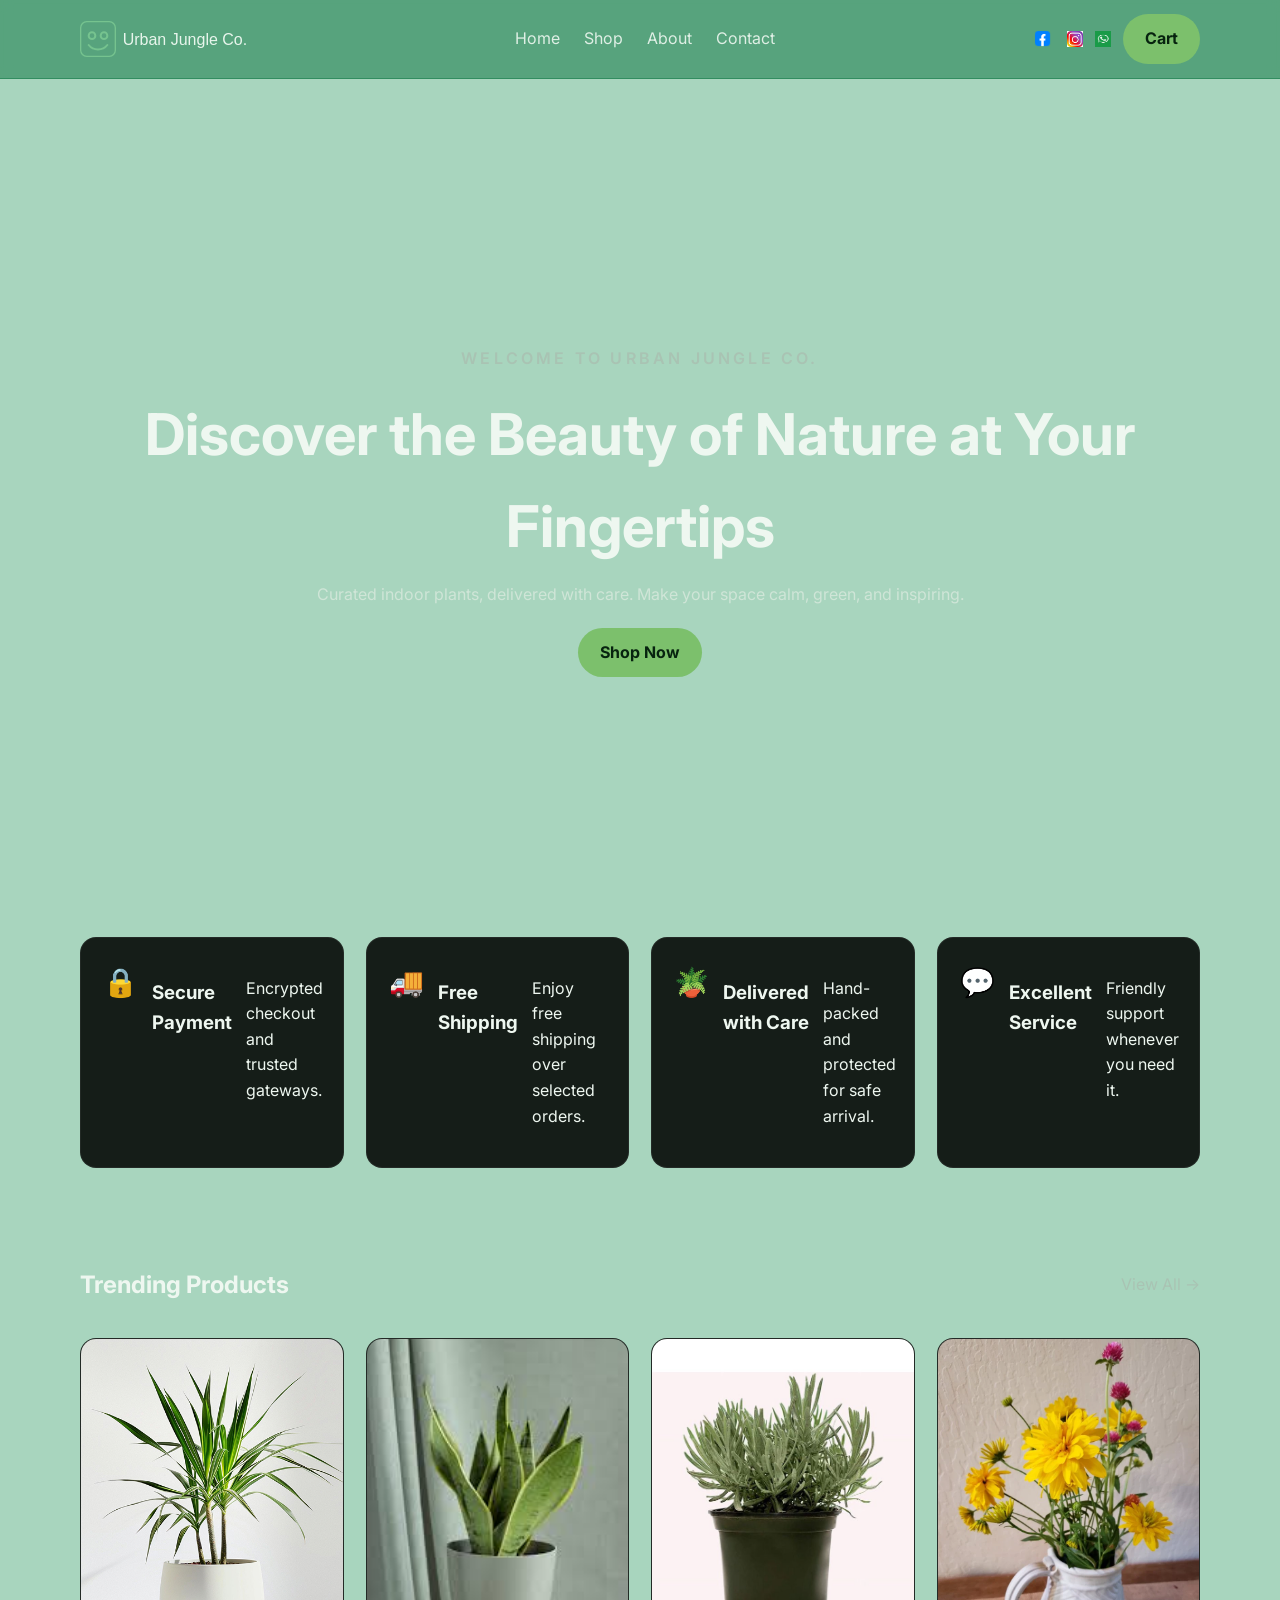
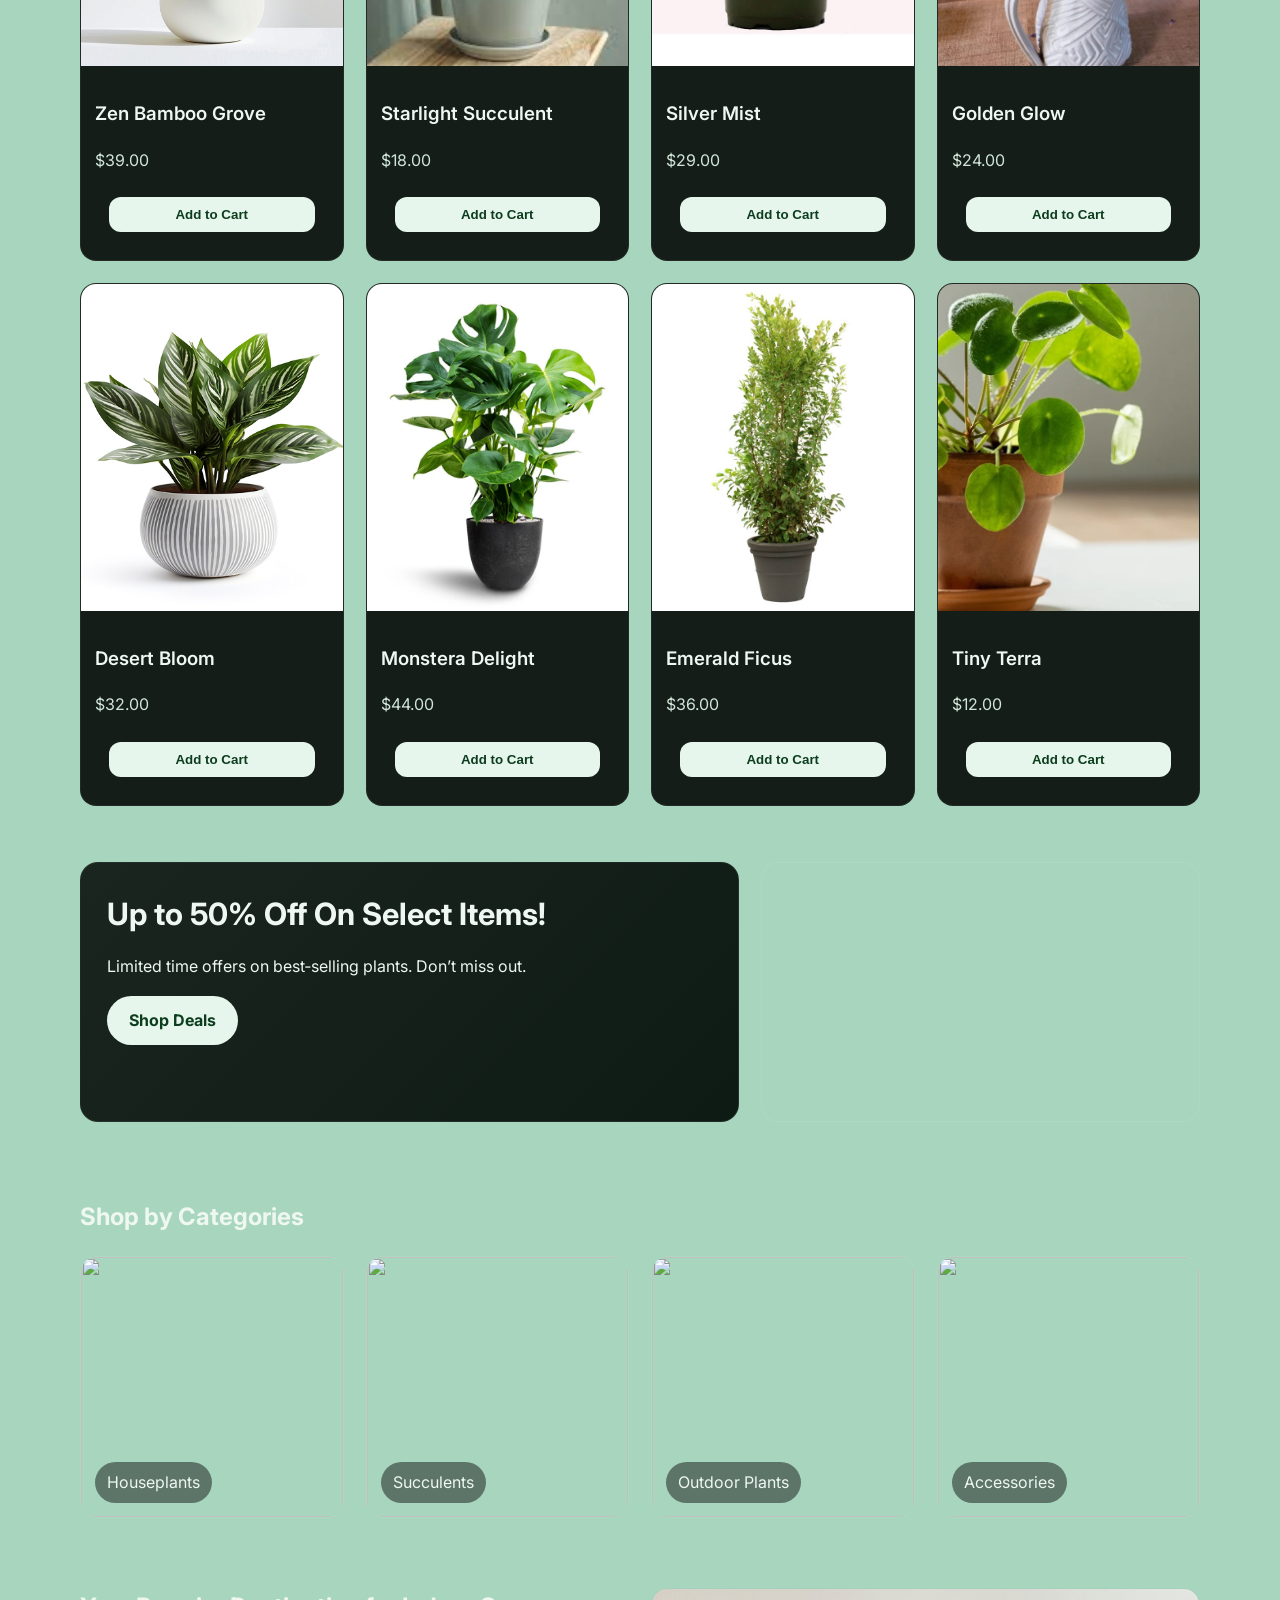
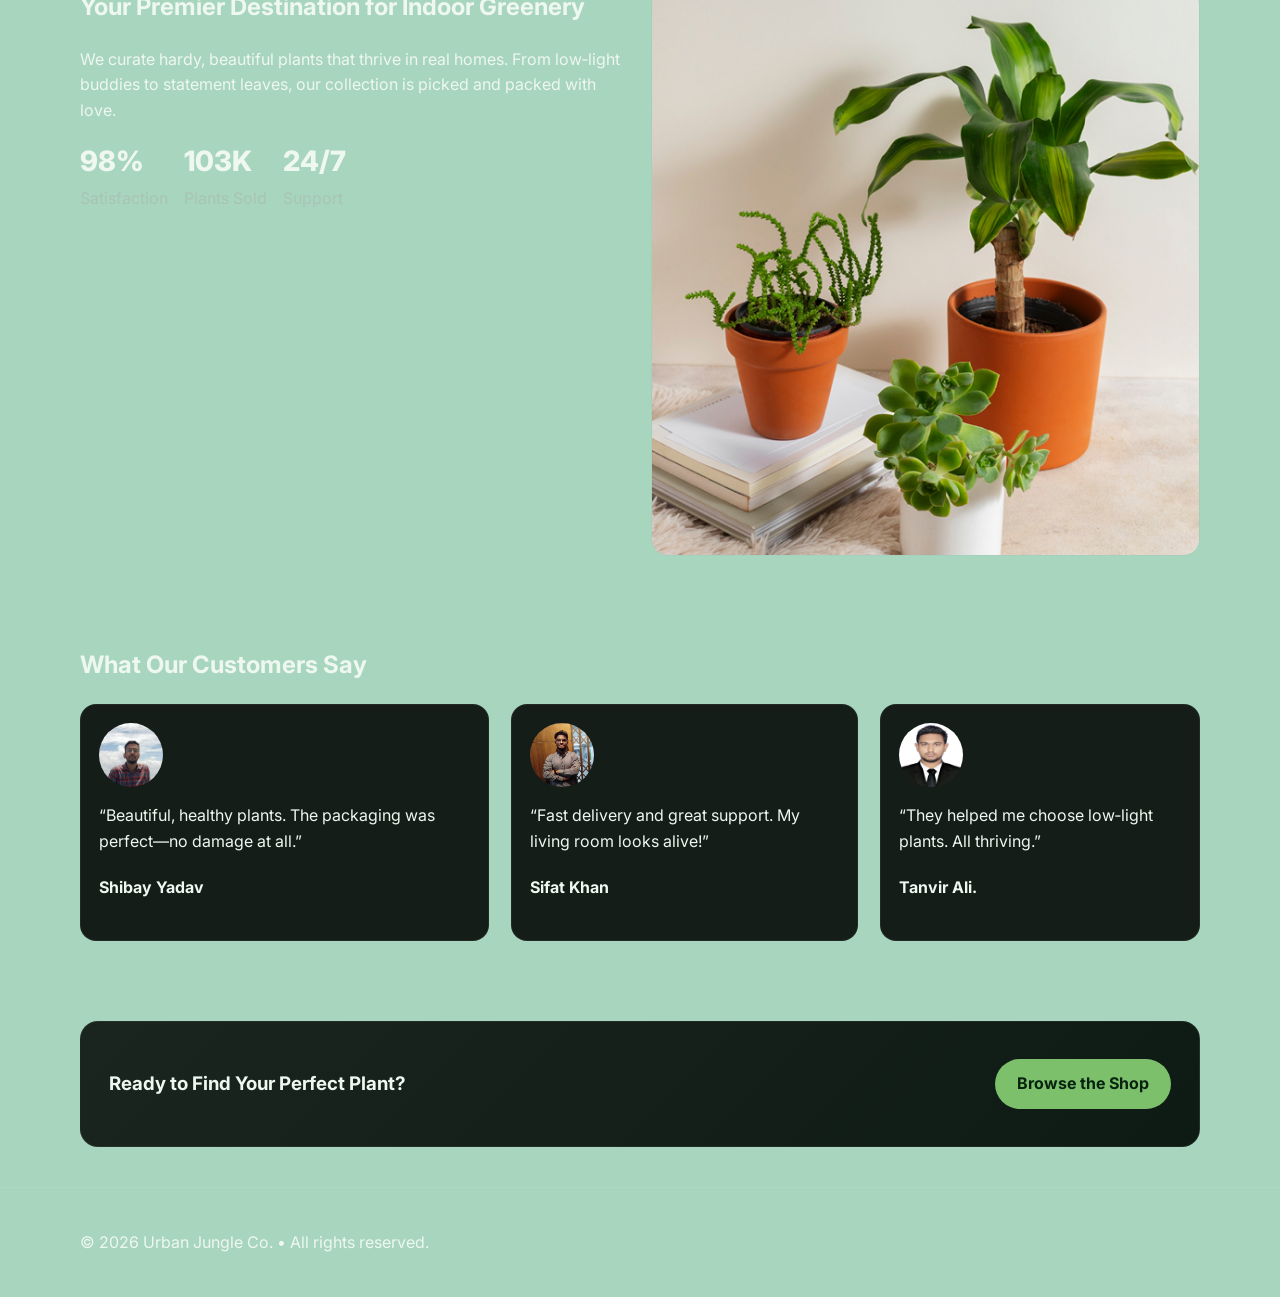
==== index.html @ c3242c42 "project has been committed" ====
<!DOCTYPE html>
<html lang="en">
<head>
  <meta charset="UTF-8" />
  <meta name="viewport" content="width=device-width, initial-scale=1.0" />
  <title>Urban Jungle Co. — Nature at Your Fingertips</title>
  <link rel="preconnect" href="https://fonts.googleapis.com">
  <link rel="preconnect" href="https://fonts.gstatic.com" crossorigin>
  <link href="https://fonts.googleapis.com/css2?family=Inter:wght@400;600;700;800&display=swap" rel="stylesheet">
  <link rel="stylesheet" href="/style.css" />

</head>
<body>
  <!-- Header / Navbar -->
  <header class="header">
    <div class="container nav">
      <a href="#" class="brand">
        <img src="/Images/logo.svg" alt="Urban Jungle Co." class="logo"/>
      </a>
      <nav class="menu" id="menu">
        <a href="#home">Home</a>
        <a href="#shop">Shop</a>
        <a href="#about">About</a>
        <a href="#contact">Contact</a>

      </nav>
      <div class="actions">
        <button class="icon-btn" id="menuToggle" aria-label="Toggle Menu">
          <span class="bar"></span><span class="bar"></span><span class="bar"></span>
        </button>
       
         <a href="https://www.facebook.com/YourPageName" target="_blank" rel="noopener noreferrer">
  <img src="/Images/facebook-logo-facebook-icon-transparent-free-png.webp" 
       alt="Facebook" 
       width="25" height="25">
</a>
<a href="instagram web page" target="_blank" rel="noopener noreferrer">
  <img src="/Images/OIP.webp" 
       alt="instagram" 
       width="16" height="16">
</a>
<a href="whatsapp web page" target="_blank" rel="noopener noreferrer">
  <img src="/Images/whatapps.jpg" 
       alt="Whatsapp" 
       width="16" height="16">
</a>
<a href="https://example.com" class="btn btn-right">
  Cart
</a>

      </div>
    </div>
  </header>

  <!-- Hero -->
  <section id="home" class="hero">
    <div class="hero-bg" style="background-image:url('/Images/backgroud.jpg');"></div>
    <div class="container hero-inner">
      <p class="eyebrow">WELCOME TO URBAN JUNGLE CO.</p>
      <h1>Discover the Beauty of Nature at Your Fingertips</h1>
      <p class="sub">Curated indoor plants, delivered with care. Make your space calm, green, and inspiring.</p>
      <a href="#shop" class="btn">Shop Now</a>
    </div>
  </section>

  <!-- Service Highlights -->
  <section class="highlights">
    <div class="container grid four">
      <div class="card hi">
        <div class="hi-icon">🔒</div>
        <h3>Secure Payment</h3>
        <p>Encrypted checkout and trusted gateways.</p>
      </div>
      <div class="card hi">
        <div class="hi-icon">🚚</div>
        <h3>Free Shipping</h3>
        <p>Enjoy free shipping over selected orders.</p>
      </div>
      <div class="card hi">
        <div class="hi-icon">🪴</div>
        <h3>Delivered with Care</h3>
        <p>Hand-packed and protected for safe arrival.</p>
      </div>
      <div class="card hi">
        <div class="hi-icon">💬</div>
        <h3>Excellent Service</h3>
        <p>Friendly support whenever you need it.</p>
      </div>
    </div>
  </section>

<!-- Trending Products -->

<section id="shop" class="products">
  <div class="container">
    <div class="section-head">
      <h2>Trending Products</h2>
      <a href="#" class="link">View All →</a>
    </div>

    <div class="grid four" id="trending-grid"></div>
  </div>
</section>

<script>
const prods = [
  {img:'Images/bamboo.jpg',title:'Zen Bamboo Grove',price:'$39.00'},
  {img:'Images/sansevieria.jpeg',title:'Starlight Succulent',price:'$18.00'},
  {img:'Images/silvier mist.jpeg',title:'Silver Mist',price:'$29.00'},
  {img:'Images/Golden-Glow.webp',title:'Golden Glow',price:'$24.00'},
  {img:'Images/dessert-bloom.jpg',title:'Desert Bloom',price:'$32.00'},
  {img:'Images/Monstera Delight.webp',title:'Monstera Delight',price:'$44.00'},
  {img:'Images/Emerald Ficus.jpg',title:'Emerald Ficus',price:'$36.00'},
  {img:'Images/tinny terra.webp',title:'Tiny Terra',price:'$12.00'}
];

document.addEventListener('DOMContentLoaded', () => {
  const grid = document.getElementById('trending-grid');
  
  grid.innerHTML = ''; // এখানে পুরনো content remove হচ্ছে

  prods.forEach(prod => {
    const card = document.createElement('div');
    card.classList.add('product');

    card.innerHTML = `
      <img src="${prod.img}" alt="${prod.title}" class="pimg">
      <div class="pbody">
        <h3 class="ptitle">${prod.title}</h3>
        <p class="price">${prod.price}</p>
        <div class="pactions">
          <button class="add">Add to Cart</button>
        </div>
      </div>
    `;

    grid.appendChild(card);
  });
});

</script>

  <!-- Flash Sale -->
  <section class="flash">
    <div class="container flash-inner">
      <div class="flash-text">
        <h3>Up to 50% Off On Select Items!</h3>
        <p>Limited time offers on best‑selling plants. Don’t miss out.</p>
        <a href="#shop" class="btn white">Shop Deals</a>
      </div>
      <div class="flash-img" style="background-image:url('assets/category1.jpg');"></div>
    </div>
  </section>

  <!-- Categories -->
  <section class="categories">
    <div class="container">
      <h2>Shop by Categories</h2>
      <div class="grid four">
        <a class="cat" href="#"><img src="assets/category1.jpg" alt=""><span>Houseplants</span></a>
        <a class="cat" href="#"><img src="assets/category2.jpg" alt=""><span>Succulents</span></a>
        <a class="cat" href="#"><img src="assets/category3.jpg" alt=""><span>Outdoor Plants</span></a>
        <a class="cat" href="#"><img src="assets/category4.jpg" alt=""><span>Accessories</span></a>
      </div>
    </div>
  </section>

  <!-- About / Stats -->
  <section id="about" class="about">
    <div class="container grid two">
      <div class="about-text">
        <h2>Your Premier Destination for Indoor Greenery</h2>
        <p>We curate hardy, beautiful plants that thrive in real homes. From low‑light buddies to statement leaves, our collection is picked and packed with love.</p>
        <div class="stats">
          <div><span class="num">98%</span><span class="lbl">Satisfaction</span></div>
          <div><span class="num">103K</span><span class="lbl">Plants Sold</span></div>
          <div><span class="num">24/7</span><span class="lbl">Support</span></div>
        </div>
      </div>
      <div class="about-img"><img src="/Images/destination.jpg" alt=""></div>
    </div>
  </section>

  

  <!-- Testimonials -->
  <section class="testimonials">
    <div class="container">
      <h2>What Our Customers Say</h2>
      <div class="carousel" id="carousel">
        <div class="tcard">
          <img src="/Images/shibay.jpg" alt="">
          <p>“Beautiful, healthy plants. The packaging was perfect—no damage at all.”</p>
          <h4>Shibay Yadav</h4>
        </div>
        <div class="tcard">
          <img src="/Images/sifat.jpg" alt="">
          <p>“Fast delivery and great support. My living room looks alive!”</p>
          <h4>Sifat Khan</h4>
        </div>
        <div class="tcard">
          <img src="/Images/tanvir.jpg" alt="">
          <p>“They helped me choose low‑light plants. All thriving.”</p>
          <h4>Tanvir Ali.</h4>
        </div>
      </div>
      <div class="dots" id="dots"></div>
    </div>
  </section>

  <!-- CTA + Footer -->
  <section class="cta">
    <div class="container cta-inner">
      <h3>Ready to Find Your Perfect Plant?</h3>
      <a href="#shop" class="btn">Browse the Shop</a>
    </div>
  </section>

  <footer id="contact" class="footer">
    <div class="container foot">
      <p>© <span id="year"></span> Urban Jungle Co. • All rights reserved.</p>
    </div>
  </footer>

  <script src="/js/index.js"></script>
</body>
</html>
---- style.css ----
:root{
  --bg:#a8d5be;
  --panel:#151d18;
  --muted:#a9c3b3;
  --text:#eef7f0;
  --brand:#7cc06c;
  --brand-2:#5ea74e;
  --white:#ffffff;
}
*{box-sizing:border-box}
html,body{margin:0;padding:0}
body{
  font-family: 'Inter', system-ui, -apple-system, Segoe UI, Roboto, Helvetica, Arial, sans-serif;
  color:var(--text);
  background:var(--bg);
  line-height:1.6;
}
a{color:inherit;text-decoration:none}
img{max-width:100%;display:block}

.container{width:min(1120px, 92%);margin:0 auto}

.header{
  position:sticky;top:0;z-index:50;
  -webkit-backdrop-filter: blur(6px); /* Safari support */
  backdrop-filter: blur(6px);
  background:rgba(21, 122, 72, 0.55);
  border-bottom:1px solid rgba(21, 122, 72, 0.55);
}
.nav{display:flex;align-items:center;justify-content:space-between;padding:14px 0}
.logo{height:36px}
.menu{display:flex;gap:24px}
.menu a{opacity:.9}
.menu a:hover{opacity:1}
.actions{display:flex;align-items:center;gap:12px}
.icon-btn{display:none;background:none;border:0;cursor:pointer}
.icon-btn .bar{display:block;width:22px;height:2px;background:#e8f5ec;margin:4px 0;border-radius:2px}

.hero{position:relative;min-height:90vh;display:grid;place-items:center;isolation:isolate}
.hero-bg{position:absolute;inset:0;background-size:cover;background-position:center;filter:brightness(.55);z-index:-1}
.hero-inner{text-align:center;padding:120px 0 80px}
.eyebrow{letter-spacing:.2em;text-transform:uppercase;color:var(--muted);font-weight:600}
.hero h1{font-size:clamp(32px,4.5vw,64px);margin:10px 0 10px}
.sub{max-width:720px;margin:0 auto 20px;color:#cfe5d7}
.btn{display:inline-block;background:var(--brand);color:#07230f;padding:12px 22px;border-radius:999px;font-weight:700}
.btn:hover{background:var(--brand-2)}
.btn.white{background:#e7f6ec;color:#0d3d1f}

.highlights{padding:48px 0}
.grid{display:grid;gap:22px}
.grid.two{grid-template-columns:repeat(2,minmax(0,1fr))}
.grid.four{grid-template-columns:repeat(4,minmax(0,1fr))}
.card{background:var(--panel);border:1px solid rgba(255,255,255,0.06);border-radius:16px;padding:22px}
.hi{display:flex;gap:14px;align-items:flex-start}
.hi-icon{font-size:28px}

.section-head{display:flex;align-items:center;justify-content:space-between;margin-bottom:14px}
.link{color:var(--muted)}
.products{padding:30px 0}
.products.alt{padding-top:0}
.product{background:var(--panel);border:1px solid rgba(255,255,255,0.06);border-radius:16px;overflow:hidden;display:flex;flex-direction:column}
.pimg{aspect-ratio:4/5;object-fit:cover}
.pbody{padding:14px}
.ptitle{font-weight:600}
.price{color:#cfe5d7;margin:6px 0 10px}
.pactions{padding:14px}
.add{width:100%;background:#e7f6ec;color:#0d3d1f;border:0;padding:10px 12px;border-radius:12px;font-weight:700;cursor:pointer}
.add:hover{background:#d9f0e3}

.flash{padding:26px 0}
.flash-inner{display:grid;grid-template-columns:1.2fr .8fr;gap:22px;align-items:stretch}
.flash-text{background:linear-gradient(135deg,#1a251f,#0e1a14);border:1px solid rgba(255,255,255,0.06);border-radius:18px;padding:26px}
.flash-text h3{font-size:clamp(22px,2.4vw,32px);margin:0 0 6px}
.flash-img{border-radius:18px;background-size:cover;background-position:center;min-height:260px;border:1px solid rgba(255,255,255,0.06)}

.categories{padding:30px 0}
.cat{position:relative;overflow:hidden;border-radius:16px;border:1px solid rgba(255,255,255,0.06)}
.cat img{width:100%;height:260px;object-fit:cover;filter:saturate(0.9)}
.cat span{position:absolute;left:14px;bottom:14px;background:rgba(0,0,0,0.45);padding:8px 12px;border-radius:999px}

.about{padding:40px 0}
.about-text h2{margin-top:0}
.stats{display:flex;gap:16px;margin-top:14px}
.stats .num{display:block;font-size:28px;font-weight:800}
.stats .lbl{display:block;color:var(--muted);margin-top:2px}
.about-img{border-radius:16px;overflow:hidden;border:1px solid rgba(119, 124, 175, 0.06)}
.about-img img {
  width: 100%;
  height: auto;       /* স্বাভাবিক proportion ধরে রাখবে */
  max-height: 100%;   /* container এর বাইরে যাবে না */
  object-fit: cover;
}


.testimonials{padding:30px 0}
.carousel{display:flex;gap:22px;overflow:hidden;scroll-behavior:smooth}
.tcard{min-width:320px;background:var(--panel);border-radius:16px;border:1px solid rgba(255,255,255,0.06);padding:18px}
.tcard img{width:64px;height:64px;border-radius:50%;object-fit:cover;margin-bottom:8px}
.dots{display:flex;gap:8px;margin-top:10px;justify-content:center}
.dot{width:8px;height:8px;border-radius:999px;background:#3b4a42;cursor:pointer}
.dot.active{background:#a9c3b3}

.cta{padding:40px 0}
.cta-inner{background:linear-gradient(135deg,#1a251f,#0e1a14);border:1px solid rgba(255,255,255,0.06);border-radius:18px;padding:28px;display:flex;align-items:center;justify-content:space-between;gap:14px}
.footer{padding:26px 0;border-top:1px solid rgba(255,255,255,0.06)}
.foot{display:flex;align-items:center;justify-content:space-between}
.socials a{display:inline-flex;width:32px;height:32px;align-items:center;justify-content:center;background:#1b2721;border-radius:999px}

@media (max-width: 920px){
  .menu{display:none;position:absolute;inset:60px 0 auto 0;background:#0f1512;border-top:1px solid rgba(255,255,255,0.06);padding:12px 24px}
  .menu.open{display:flex;flex-direction:column}
  .icon-btn{display:inline-block}
  .grid.four{grid-template-columns:repeat(2,minmax(0,1fr))}
  .grid.two{grid-template-columns:1fr}
  .flash-inner{grid-template-columns:1fr}
  .cta-inner{flex-direction:column;text-align:center}
}

@media (max-width: 560px){
  .grid.four{grid-template-columns:1fr}
  .stats{flex-direction:column}
}
.btn-right {
  display: flex;
  justify-content: flex-end; /* text ডানদিকে সরানো */
  align-items: center;       /* vertical alignment ঠিক রাখা */
}
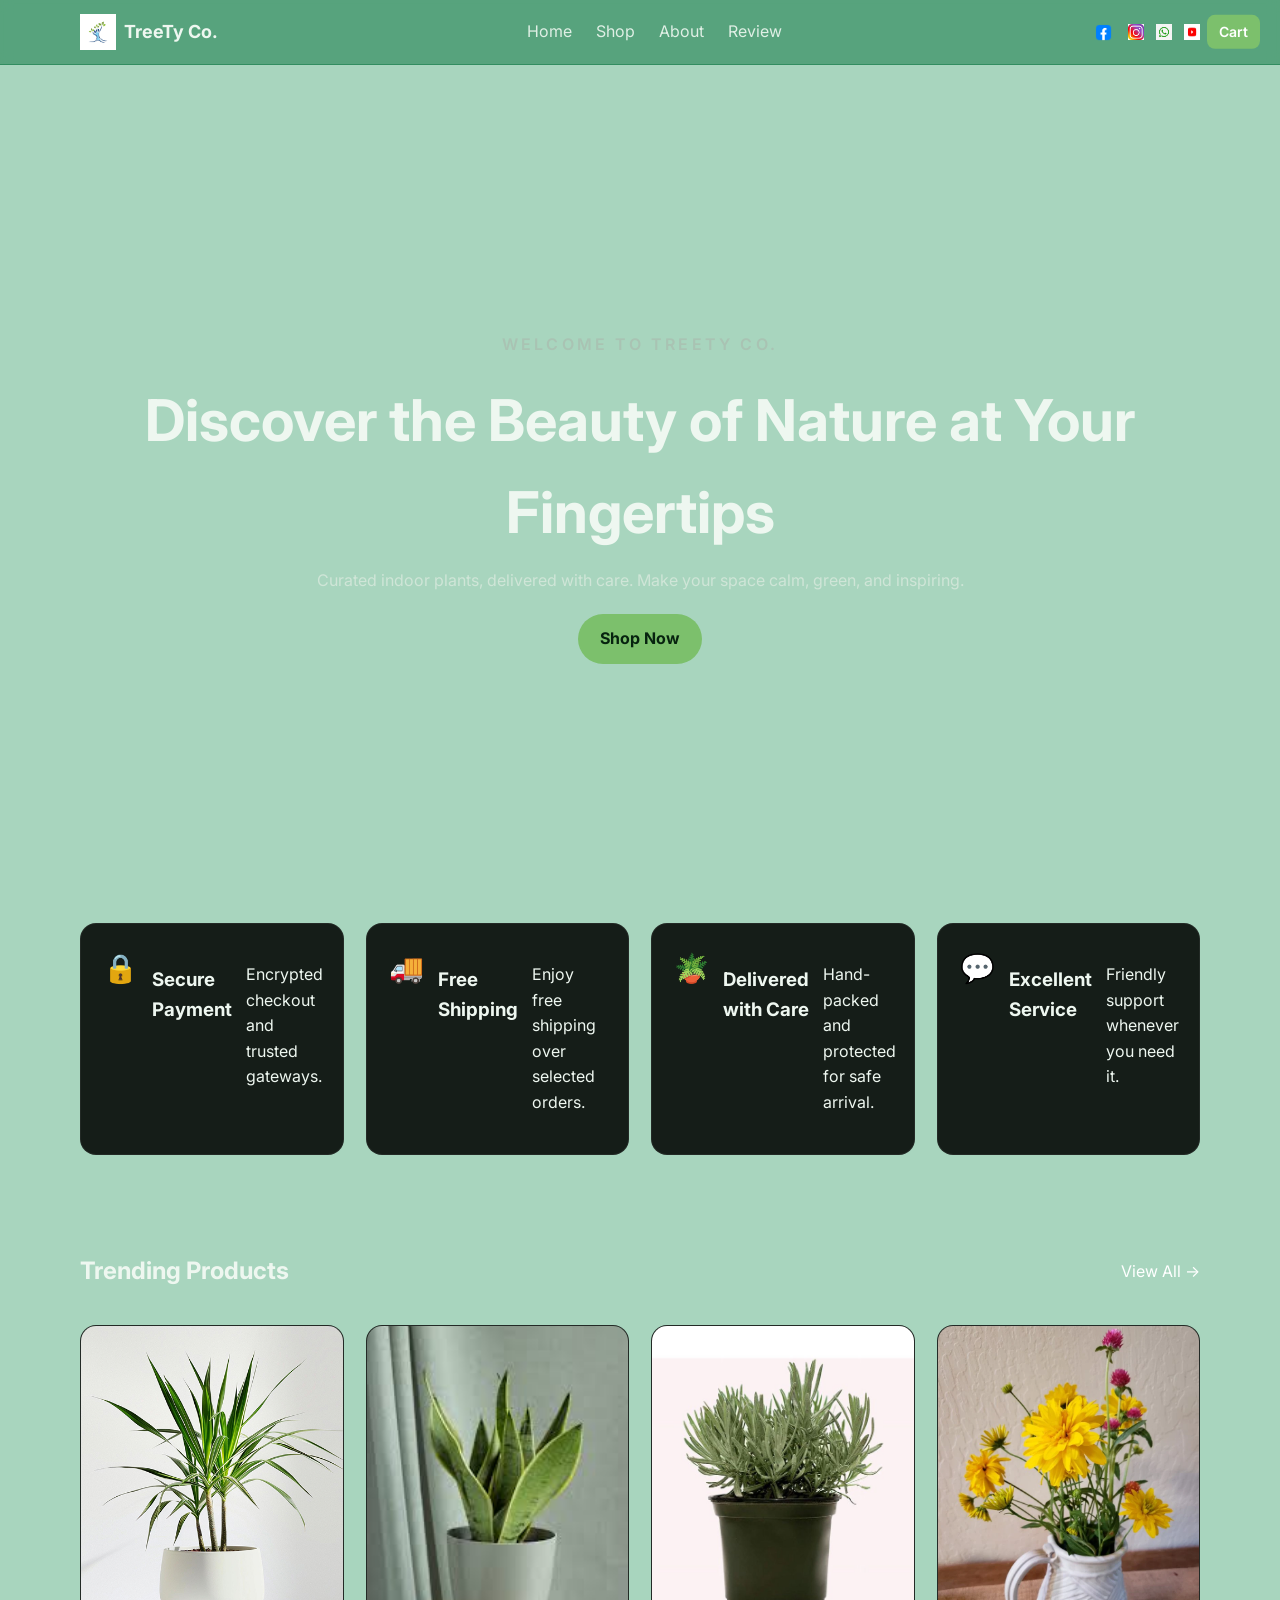
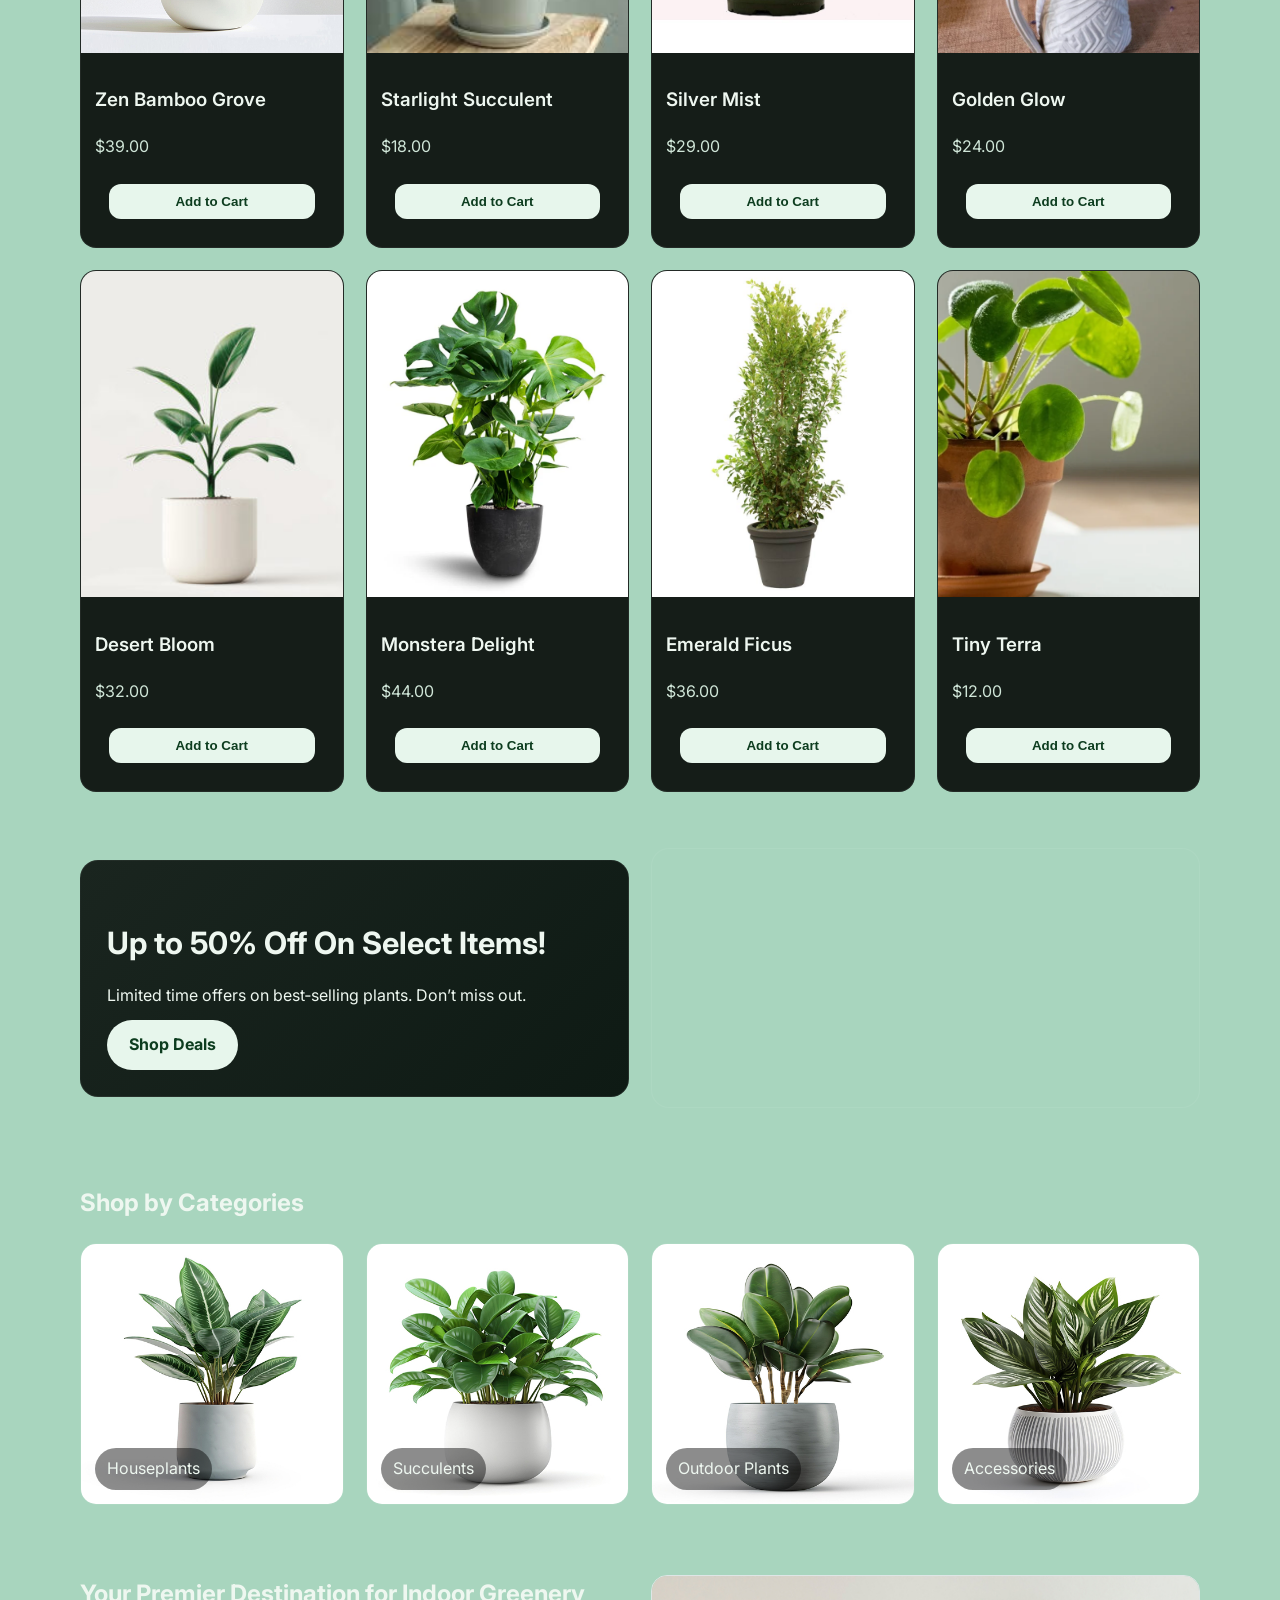
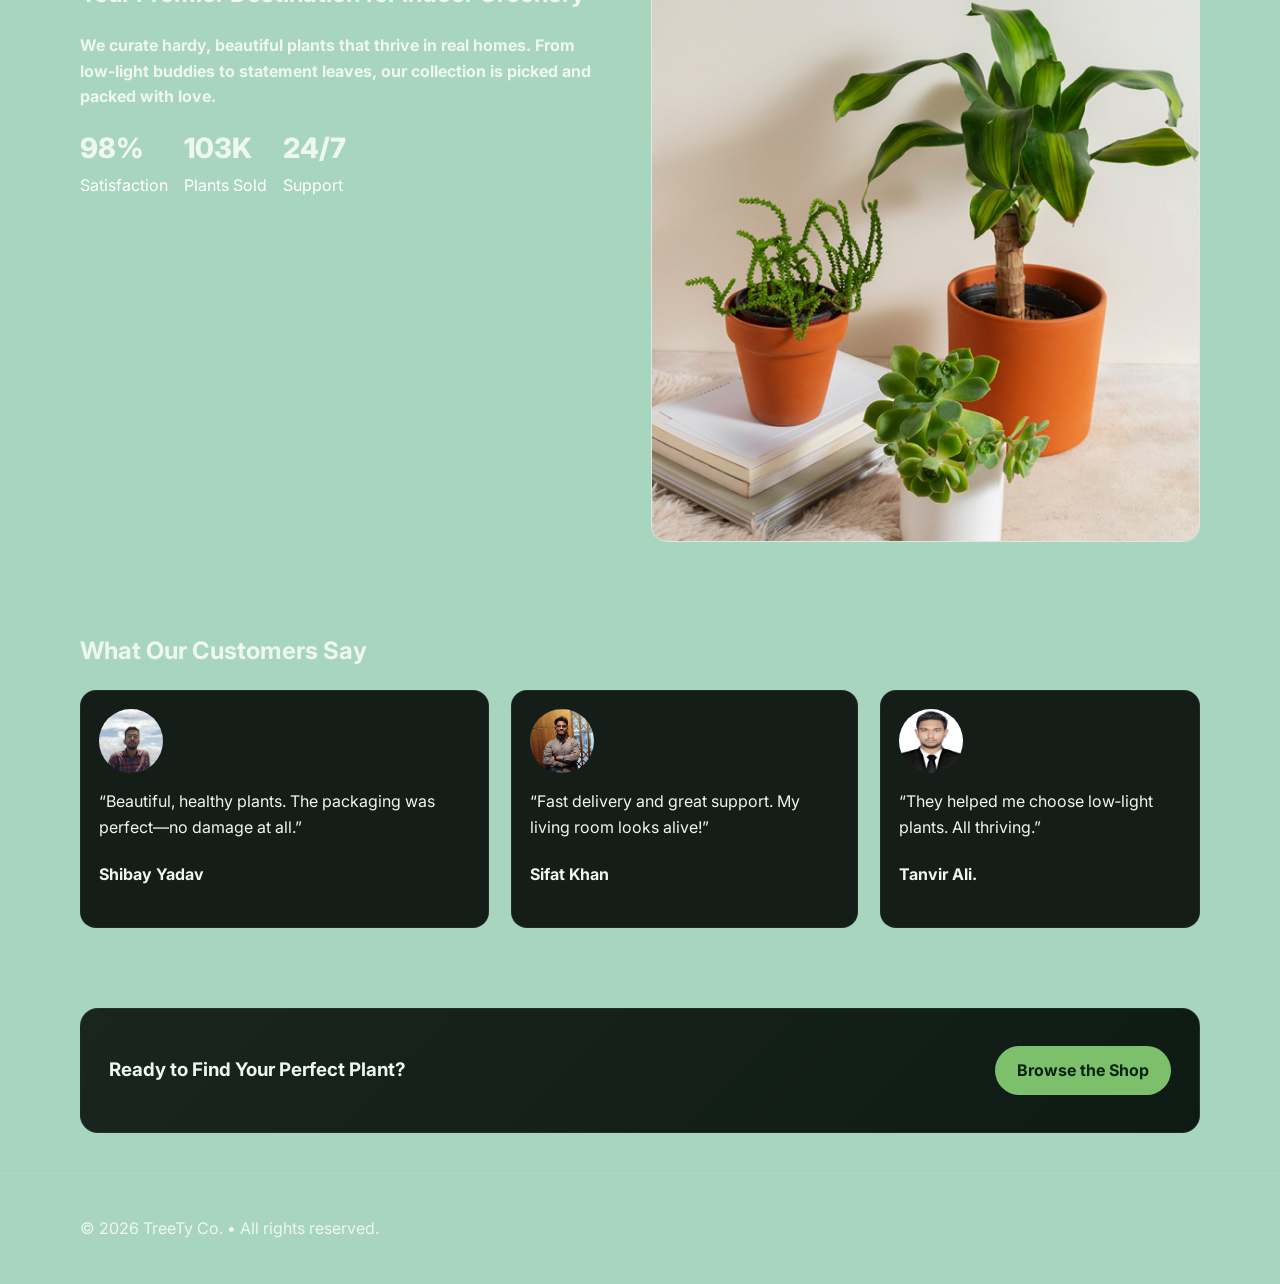
==== commit c30af226: "project done" ====
--- a/index.html
+++ b/index.html
@@ -3,7 +3,7 @@
 <head>
   <meta charset="UTF-8" />
   <meta name="viewport" content="width=device-width, initial-scale=1.0" />
-  <title>Urban Jungle Co. — Nature at Your Fingertips</title>
+  <title>TreeTy Co. — Nature at Your Fingertips</title>
   <link rel="preconnect" href="https://fonts.googleapis.com">
   <link rel="preconnect" href="https://fonts.gstatic.com" crossorigin>
   <link href="https://fonts.googleapis.com/css2?family=Inter:wght@400;600;700;800&display=swap" rel="stylesheet">
@@ -15,13 +15,15 @@
   <header class="header">
     <div class="container nav">
       <a href="#" class="brand">
-        <img src="/Images/logo.svg" alt="Urban Jungle Co." class="logo"/>
-      </a>
+  <img src="/Images/treety.jpg" alt="TreeTy Co." class="logo"/>
+  <span class="brand-name">TreeTy Co.</span>
+</a>
+
       <nav class="menu" id="menu">
         <a href="#home">Home</a>
         <a href="#shop">Shop</a>
         <a href="#about">About</a>
-        <a href="#contact">Contact</a>
+        <a href="#contact">Review</a>
 
       </nav>
       <div class="actions">
@@ -34,14 +36,19 @@
        alt="Facebook" 
        width="25" height="25">
 </a>
-<a href="instagram web page" target="_blank" rel="noopener noreferrer">
+<a href="https://www.instagram.com/#" target="_blank" rel="noopener noreferrer">
   <img src="/Images/OIP.webp" 
        alt="instagram" 
        width="16" height="16">
 </a>
-<a href="whatsapp web page" target="_blank" rel="noopener noreferrer">
-  <img src="/Images/whatapps.jpg" 
+<a href="https://web.whatsapp.com/" target="_blank" rel="noopener noreferrer">
+  <img src="/Images/whatsapp.jpeg" 
        alt="Whatsapp" 
+       width="16" height="16">
+</a>
+<a href="https://www.youtube.com/results?search_query=indoor+tree+selling+business" target="_blank" rel="noopener noreferrer">
+  <img src="/Images/youtube.webp" 
+       alt="YouTube" 
        width="16" height="16">
 </a>
 <a href="https://example.com" class="btn btn-right">
@@ -56,7 +63,7 @@
   <section id="home" class="hero">
     <div class="hero-bg" style="background-image:url('/Images/backgroud.jpg');"></div>
     <div class="container hero-inner">
-      <p class="eyebrow">WELCOME TO URBAN JUNGLE CO.</p>
+      <p class="eyebrow">WELCOME TO TREETY CO.</p>
       <h1>Discover the Beauty of Nature at Your Fingertips</h1>
       <p class="sub">Curated indoor plants, delivered with care. Make your space calm, green, and inspiring.</p>
       <a href="#shop" class="btn">Shop Now</a>
@@ -108,7 +115,7 @@
   {img:'Images/sansevieria.jpeg',title:'Starlight Succulent',price:'$18.00'},
   {img:'Images/silvier mist.jpeg',title:'Silver Mist',price:'$29.00'},
   {img:'Images/Golden-Glow.webp',title:'Golden Glow',price:'$24.00'},
-  {img:'Images/dessert-bloom.jpg',title:'Desert Bloom',price:'$32.00'},
+  {img:'Images/Desert Bloom 1.jpg',title:'Desert Bloom',price:'$32.00'},
   {img:'Images/Monstera Delight.webp',title:'Monstera Delight',price:'$44.00'},
   {img:'Images/Emerald Ficus.jpg',title:'Emerald Ficus',price:'$36.00'},
   {img:'Images/tinny terra.webp',title:'Tiny Terra',price:'$12.00'}
@@ -141,26 +148,25 @@
 </script>
 
   <!-- Flash Sale -->
-  <section class="flash">
-    <div class="container flash-inner">
-      <div class="flash-text">
-        <h3>Up to 50% Off On Select Items!</h3>
-        <p>Limited time offers on best‑selling plants. Don’t miss out.</p>
-        <a href="#shop" class="btn white">Shop Deals</a>
-      </div>
-      <div class="flash-img" style="background-image:url('assets/category1.jpg');"></div>
-    </div>
-  </section>
-
+<section class="flash">
+  <div class="container flash-inner">
+    <div class="flash-text">
+      <h3>Up to 50% Off On Select Items!</h3>
+      <p>Limited time offers on best‑selling plants. Don’t miss out.</p>
+      <a href="#shop" class="btn white">Shop Deals</a>
+    </div>
+    <div class="flash-img" style="background-image:url('assets/category1.jpg');"></div>
+  </div>
+</section>
   <!-- Categories -->
   <section class="categories">
     <div class="container">
       <h2>Shop by Categories</h2>
       <div class="grid four">
-        <a class="cat" href="#"><img src="assets/category1.jpg" alt=""><span>Houseplants</span></a>
-        <a class="cat" href="#"><img src="assets/category2.jpg" alt=""><span>Succulents</span></a>
-        <a class="cat" href="#"><img src="assets/category3.jpg" alt=""><span>Outdoor Plants</span></a>
-        <a class="cat" href="#"><img src="assets/category4.jpg" alt=""><span>Accessories</span></a>
+        <a class="cat" href="#"><img src="/Images/house-plant.jpg" alt=""><span>Houseplants</span></a>
+        <a class="cat" href="#"><img src="/Images/succulents.jpg" alt=""><span>Succulents</span></a>
+        <a class="cat" href="#"><img src="/Images/outdoor-plant.jpg" alt=""><span>Outdoor Plants</span></a>
+        <a class="cat" href="#"><img src="/Images/dessert-bloom (1).jpg" alt=""><span>Accessories</span></a>
       </div>
     </div>
   </section>
@@ -170,7 +176,7 @@
     <div class="container grid two">
       <div class="about-text">
         <h2>Your Premier Destination for Indoor Greenery</h2>
-        <p>We curate hardy, beautiful plants that thrive in real homes. From low‑light buddies to statement leaves, our collection is picked and packed with love.</p>
+        <p><b>We curate hardy, beautiful plants that thrive in real homes. From low‑light buddies to statement leaves, our collection is picked and packed with love.</b></p>
         <div class="stats">
           <div><span class="num">98%</span><span class="lbl">Satisfaction</span></div>
           <div><span class="num">103K</span><span class="lbl">Plants Sold</span></div>
@@ -218,7 +224,7 @@
 
   <footer id="contact" class="footer">
     <div class="container foot">
-      <p>© <span id="year"></span> Urban Jungle Co. • All rights reserved.</p>
+      <p>© <span id="year"></span> TreeTy Co. • All rights reserved.</p>
     </div>
   </footer>
 
--- a/style.css
+++ b/style.css
@@ -55,7 +55,9 @@
 .hi-icon{font-size:28px}
 
 .section-head{display:flex;align-items:center;justify-content:space-between;margin-bottom:14px}
-.link{color:var(--muted)}
+.link{  
+    color: #ffffff;
+}
 .products{padding:30px 0}
 .products.alt{padding-top:0}
 .product{background:var(--panel);border:1px solid rgba(255,255,255,0.06);border-radius:16px;overflow:hidden;display:flex;flex-direction:column}
@@ -67,11 +69,61 @@
 .add{width:100%;background:#e7f6ec;color:#0d3d1f;border:0;padding:10px 12px;border-radius:12px;font-weight:700;cursor:pointer}
 .add:hover{background:#d9f0e3}
 
-.flash{padding:26px 0}
-.flash-inner{display:grid;grid-template-columns:1.2fr .8fr;gap:22px;align-items:stretch}
-.flash-text{background:linear-gradient(135deg,#1a251f,#0e1a14);border:1px solid rgba(255,255,255,0.06);border-radius:18px;padding:26px}
-.flash-text h3{font-size:clamp(22px,2.4vw,32px);margin:0 0 6px}
-.flash-img{border-radius:18px;background-size:cover;background-position:center;min-height:260px;border:1px solid rgba(255,255,255,0.06)}
+.flash {
+  padding: 26px 0;
+  display: flex;
+  justify-content: center; /* horizontal center of container */
+}
+
+.flash-inner {
+  display: flex;
+  justify-content: center; /* text + image centered */
+  align-items: center;     /* vertical alignment */
+  gap: 22px;
+  max-width: 1120px;      /* container width */
+  width: 100%;
+  flex-wrap: wrap;         /* small screens auto wrap */
+}
+
+.flash-text {
+  background: linear-gradient(135deg,#1a251f,#0e1a14);
+  border: 1px solid rgba(255,255,255,0.06);
+  border-radius: 18px;
+  padding: 26px;
+  flex: 1 1 300px; /* responsive grow/shrink */
+  color: #eef7f0;
+  min-width: 280px;
+}
+
+.flash-text h3 {
+  font-size: clamp(22px,2.4vw,32px);
+  margin-bottom: 6px;
+}
+
+.flash-text p {
+  margin-bottom: 12px;
+}
+
+.flash-img {
+  border-radius: 18px;
+  background-size: cover;
+  background-position: center;
+  min-height: 260px;
+  border: 1px solid rgba(255,255,255,0.06);
+  flex: 1 1 300px; /* responsive */
+  min-width: 280px;
+}
+
+/* Responsive */
+@media (max-width: 920px){
+  .flash-inner {
+    flex-direction: column; /* small screens stacked vertically */
+    text-align: center;
+  }
+  .flash-img, .flash-text {
+    width: 100%;
+  }
+}
 
 .categories{padding:30px 0}
 .cat{position:relative;overflow:hidden;border-radius:16px;border:1px solid rgba(255,255,255,0.06)}
@@ -82,8 +134,13 @@
 .about-text h2{margin-top:0}
 .stats{display:flex;gap:16px;margin-top:14px}
 .stats .num{display:block;font-size:28px;font-weight:800}
-.stats .lbl{display:block;color:var(--muted);margin-top:2px}
-.about-img{border-radius:16px;overflow:hidden;border:1px solid rgba(119, 124, 175, 0.06)}
+.stats .lbl {
+  display: block;
+  color: #ffffff; 
+  margin-top: 2px;
+}
+
+.about-img{border-radius:16px;overflow:hidden;border:1px solid rgba(235, 235, 239, 0.811)}
 .about-img img {
   width: 100%;
   height: auto;       /* স্বাভাবিক proportion ধরে রাখবে */
@@ -121,7 +178,38 @@
   .stats{flex-direction:column}
 }
 .btn-right {
+  position: absolute;
+  right: 20px;       /* header এর right edge থেকে distance */
+  top: 50%;          /* vertical center */
+  transform: translateY(-50%);
+  
+  display: inline-block;
+  padding: 6px 12px; /* small size */
+  font-size: 14px;   /* small text */
+  border-radius: 8px; /* rectangular but slightly rounded */
+  background-color: var(--brand); /* primary color */
+  color: #fff;
+  font-weight: 600;
+  border: none;
+  cursor: pointer;
+  transition: background 0.3s ease;
+}
+
+.btn-right:hover {
+  background-color: var(--brand-2); /* hover effect */
+}
+.brand {
   display: flex;
-  justify-content: flex-end; /* text ডানদিকে সরানো */
-  align-items: center;       /* vertical alignment ঠিক রাখা */
-}
+  align-items: center; /* vertical alignment */
+  gap: 8px;            /* logo এবং name এর মধ্যে spacing */
+  text-decoration: none;
+  color: var(--text);
+  font-weight: 700;
+  font-size: 18px;
+}
+
+.brand .logo {
+  height: 36px;       /* logo size */
+  width: auto;
+  display: block;
+}
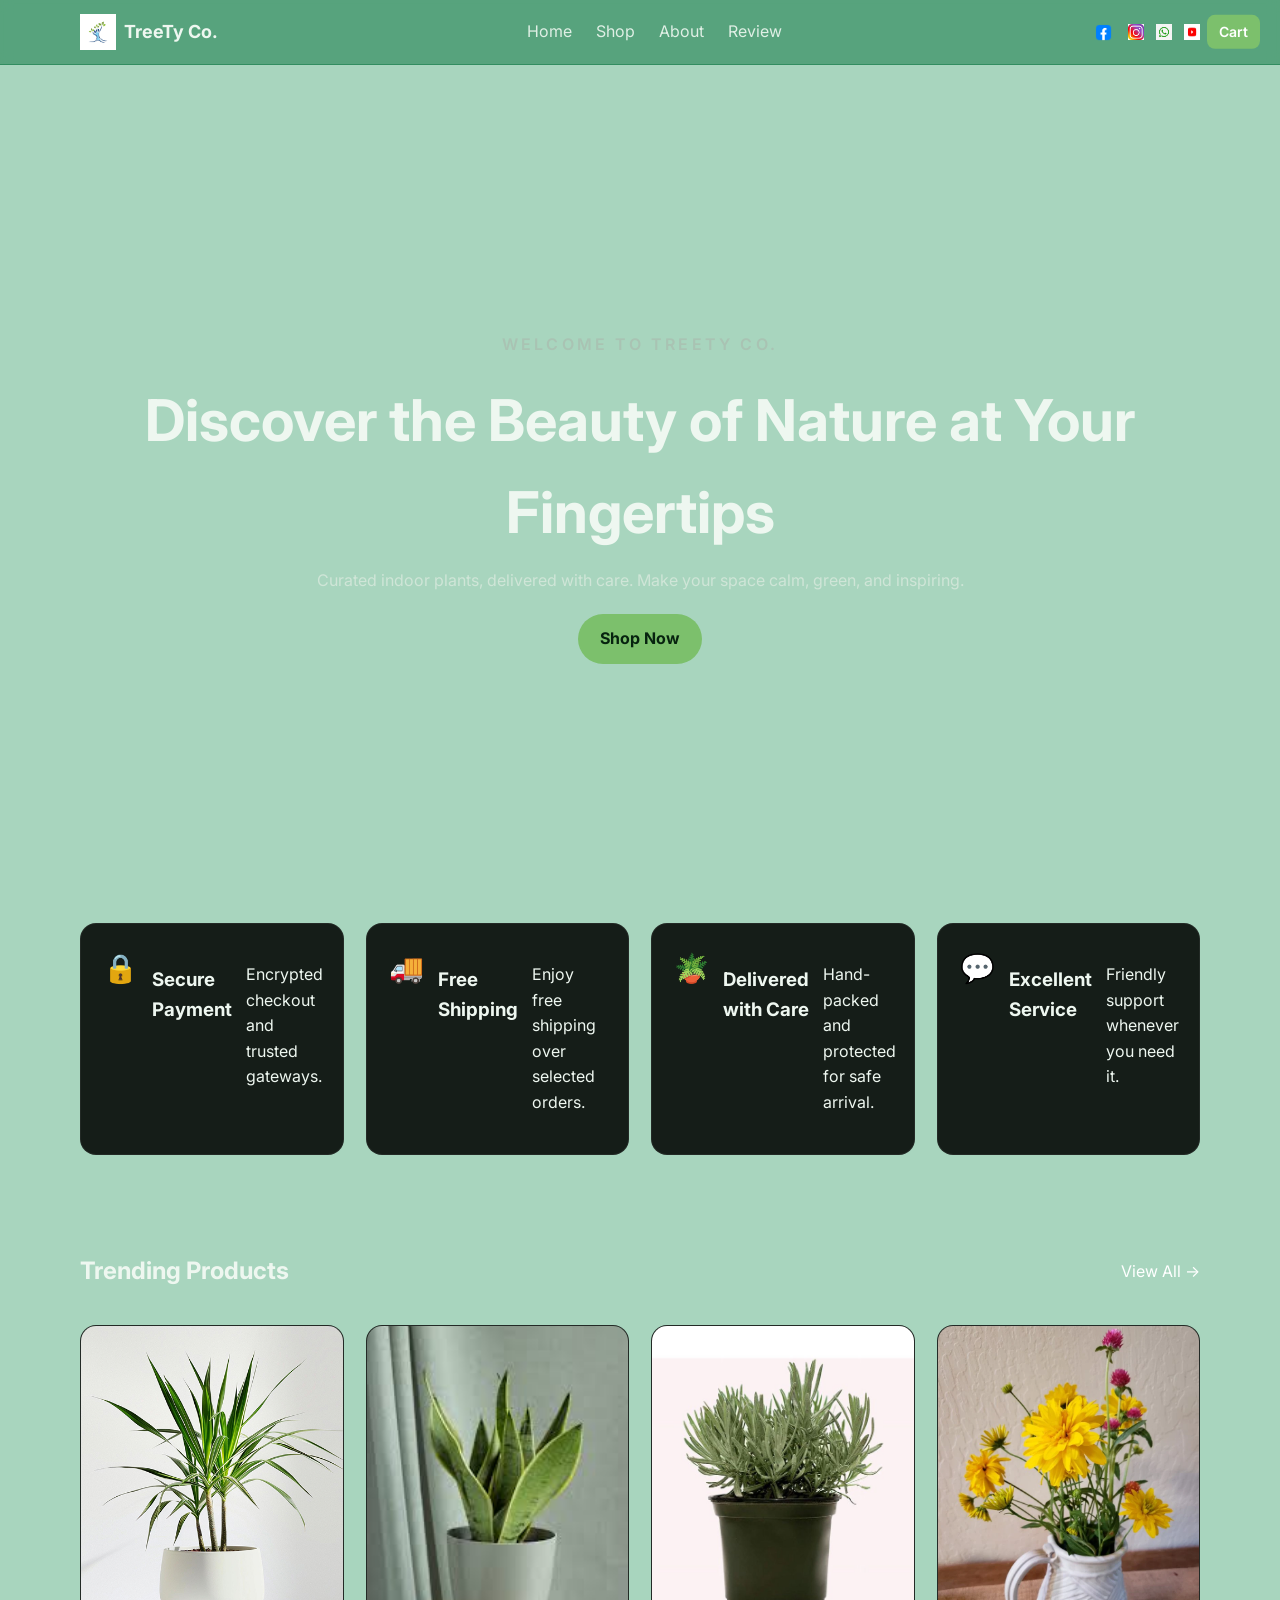
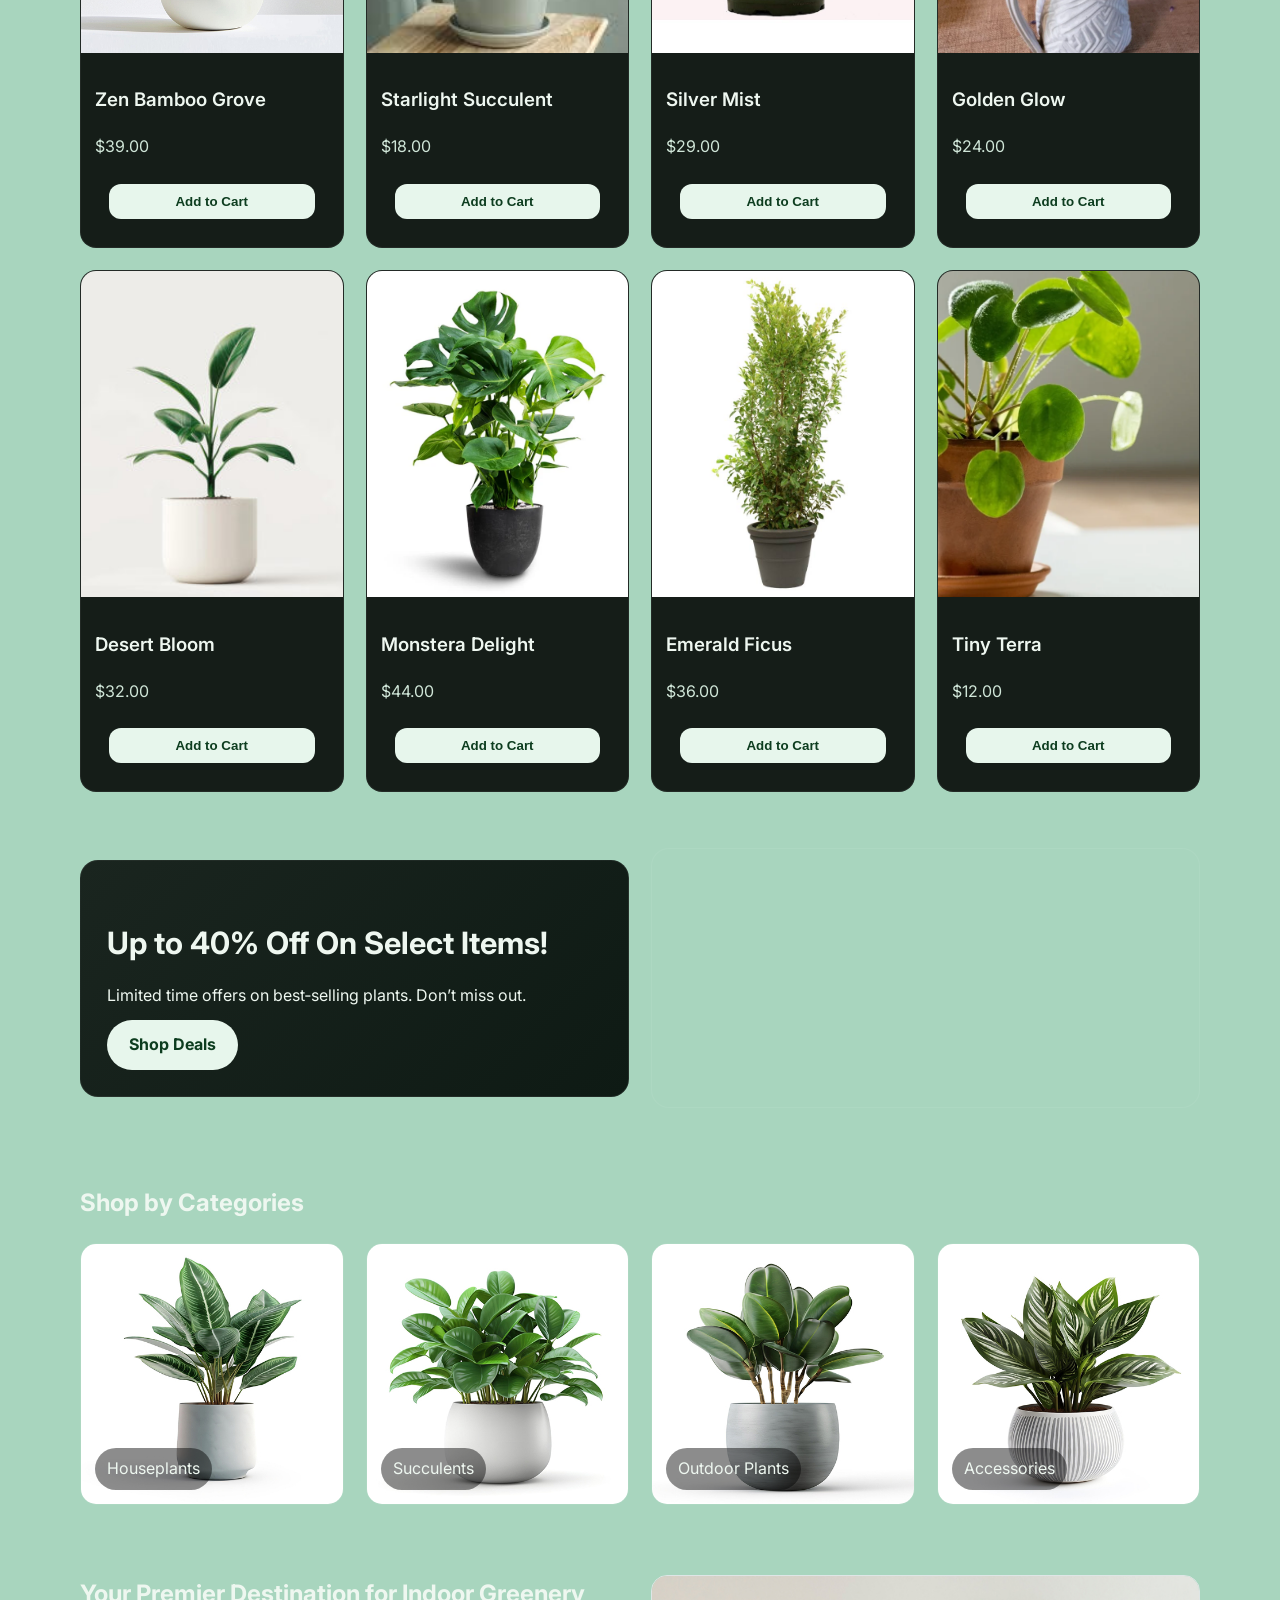
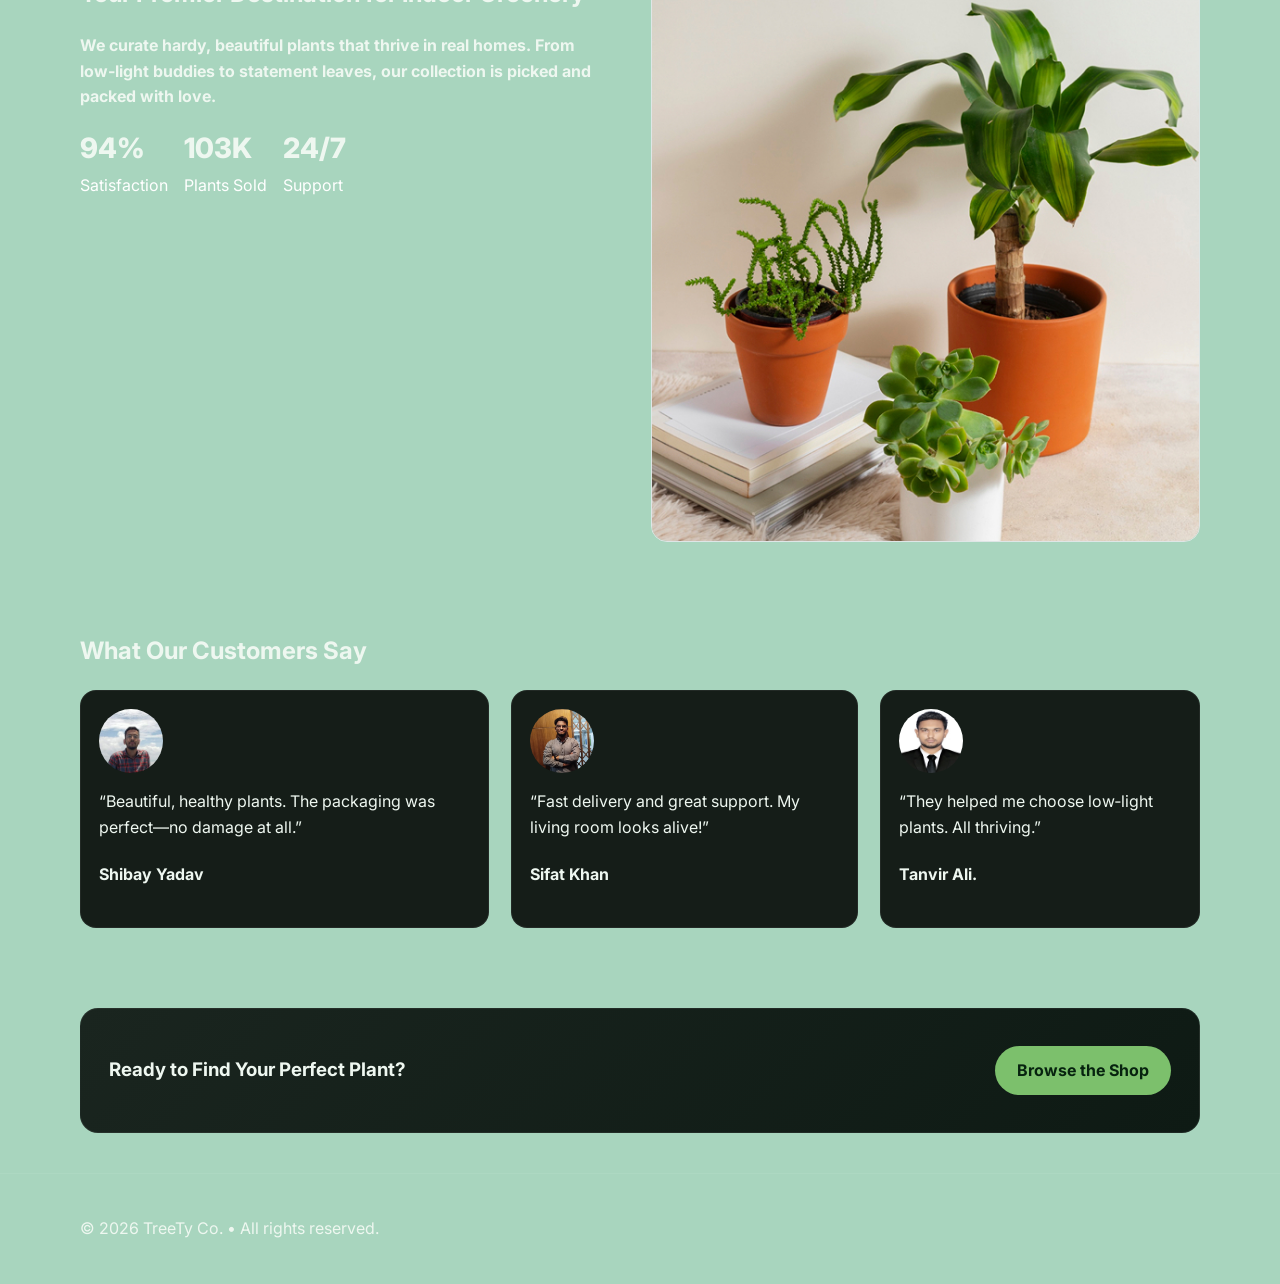
==== commit 44252674: "upadation of index.html" ====
--- a/index.html
+++ b/index.html
@@ -46,12 +46,12 @@
        alt="Whatsapp" 
        width="16" height="16">
 </a>
-<a href="https://www.youtube.com/results?search_query=indoor+tree+selling+business" target="_blank" rel="noopener noreferrer">
+<a href="https://www.youtube.com/@rickyricardo7796" target="_blank" rel="noopener noreferrer">
   <img src="/Images/youtube.webp" 
        alt="YouTube" 
        width="16" height="16">
 </a>
-<a href="https://example.com" class="btn btn-right">
+<a href="https://cart.com" class="btn btn-right">
   Cart
 </a>
 
@@ -124,8 +124,7 @@
 document.addEventListener('DOMContentLoaded', () => {
   const grid = document.getElementById('trending-grid');
   
-  grid.innerHTML = ''; // এখানে পুরনো content remove হচ্ছে
-
+  grid.innerHTML = ''; 
   prods.forEach(prod => {
     const card = document.createElement('div');
     card.classList.add('product');
@@ -151,7 +150,7 @@
 <section class="flash">
   <div class="container flash-inner">
     <div class="flash-text">
-      <h3>Up to 50% Off On Select Items!</h3>
+      <h3>Up to 40% Off On Select Items!</h3>
       <p>Limited time offers on best‑selling plants. Don’t miss out.</p>
       <a href="#shop" class="btn white">Shop Deals</a>
     </div>
@@ -178,7 +177,7 @@
         <h2>Your Premier Destination for Indoor Greenery</h2>
         <p><b>We curate hardy, beautiful plants that thrive in real homes. From low‑light buddies to statement leaves, our collection is picked and packed with love.</b></p>
         <div class="stats">
-          <div><span class="num">98%</span><span class="lbl">Satisfaction</span></div>
+          <div><span class="num">94%</span><span class="lbl">Satisfaction</span></div>
           <div><span class="num">103K</span><span class="lbl">Plants Sold</span></div>
           <div><span class="num">24/7</span><span class="lbl">Support</span></div>
         </div>
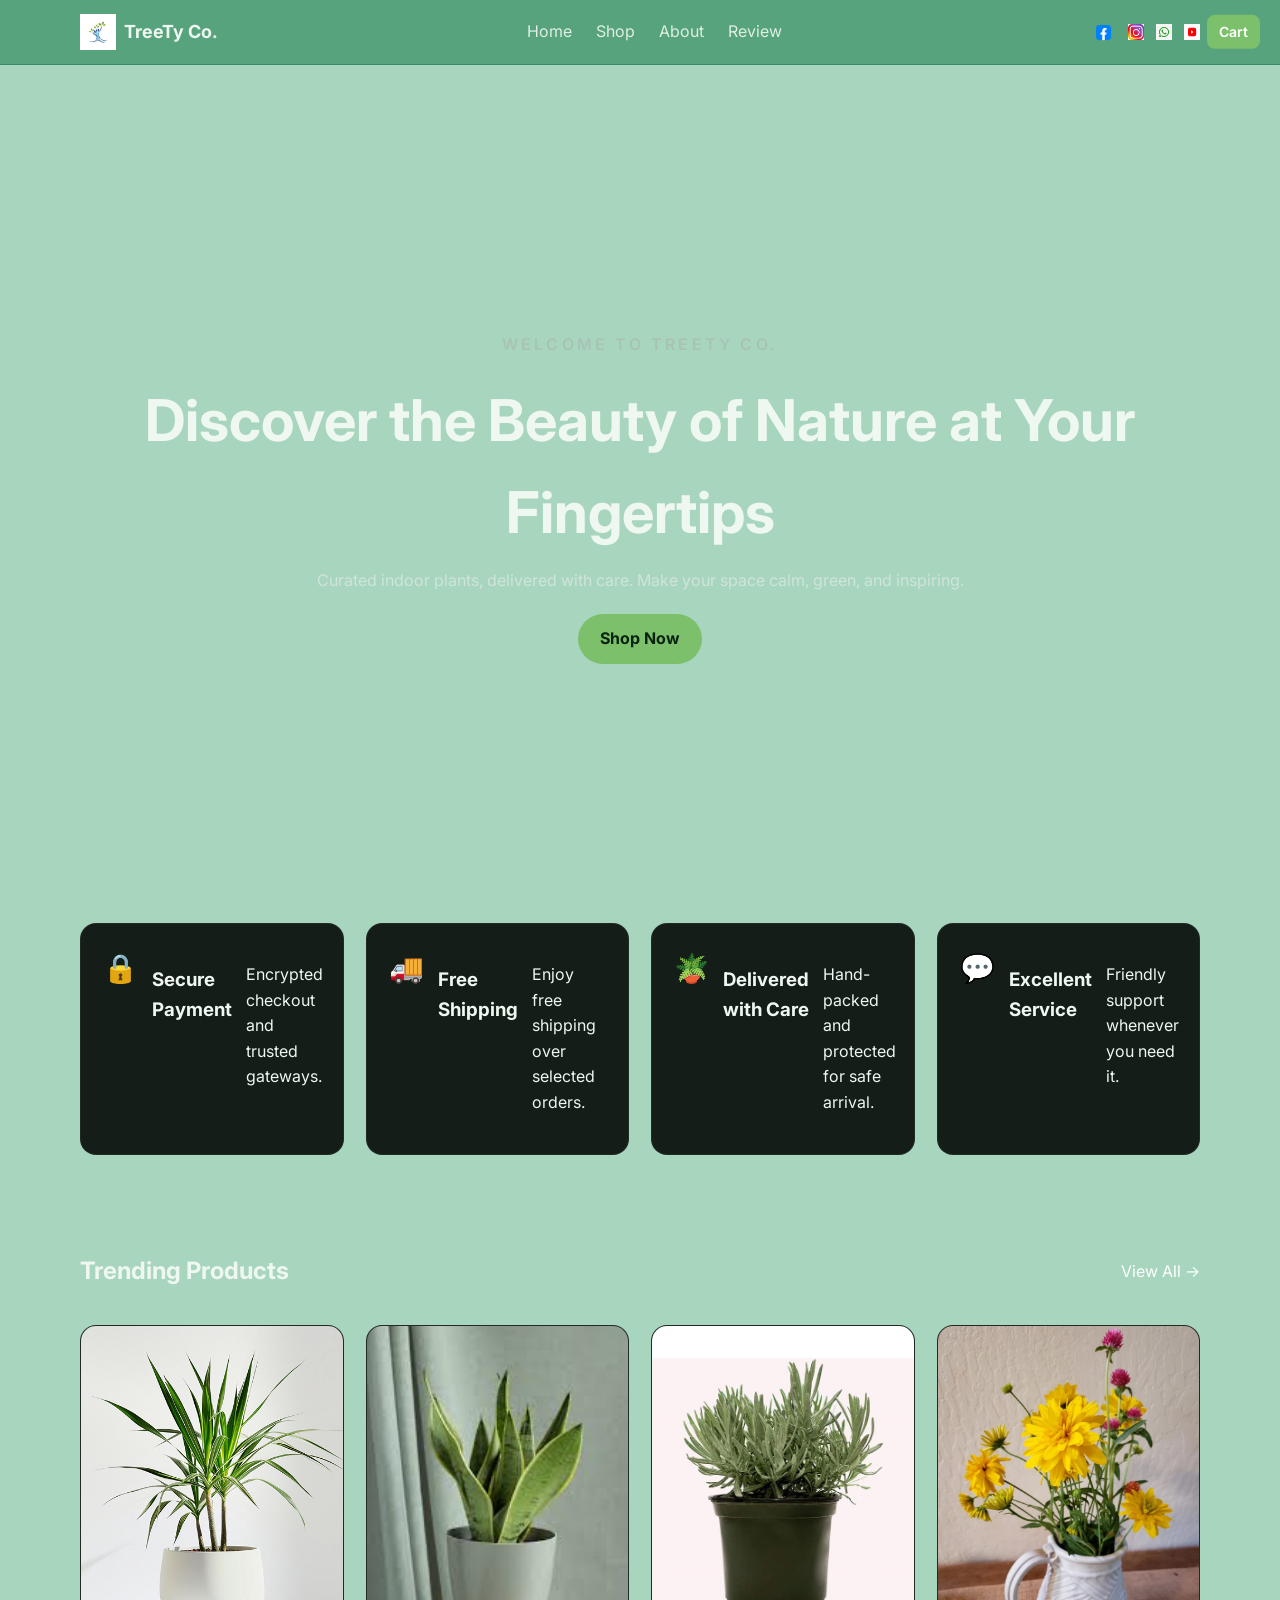
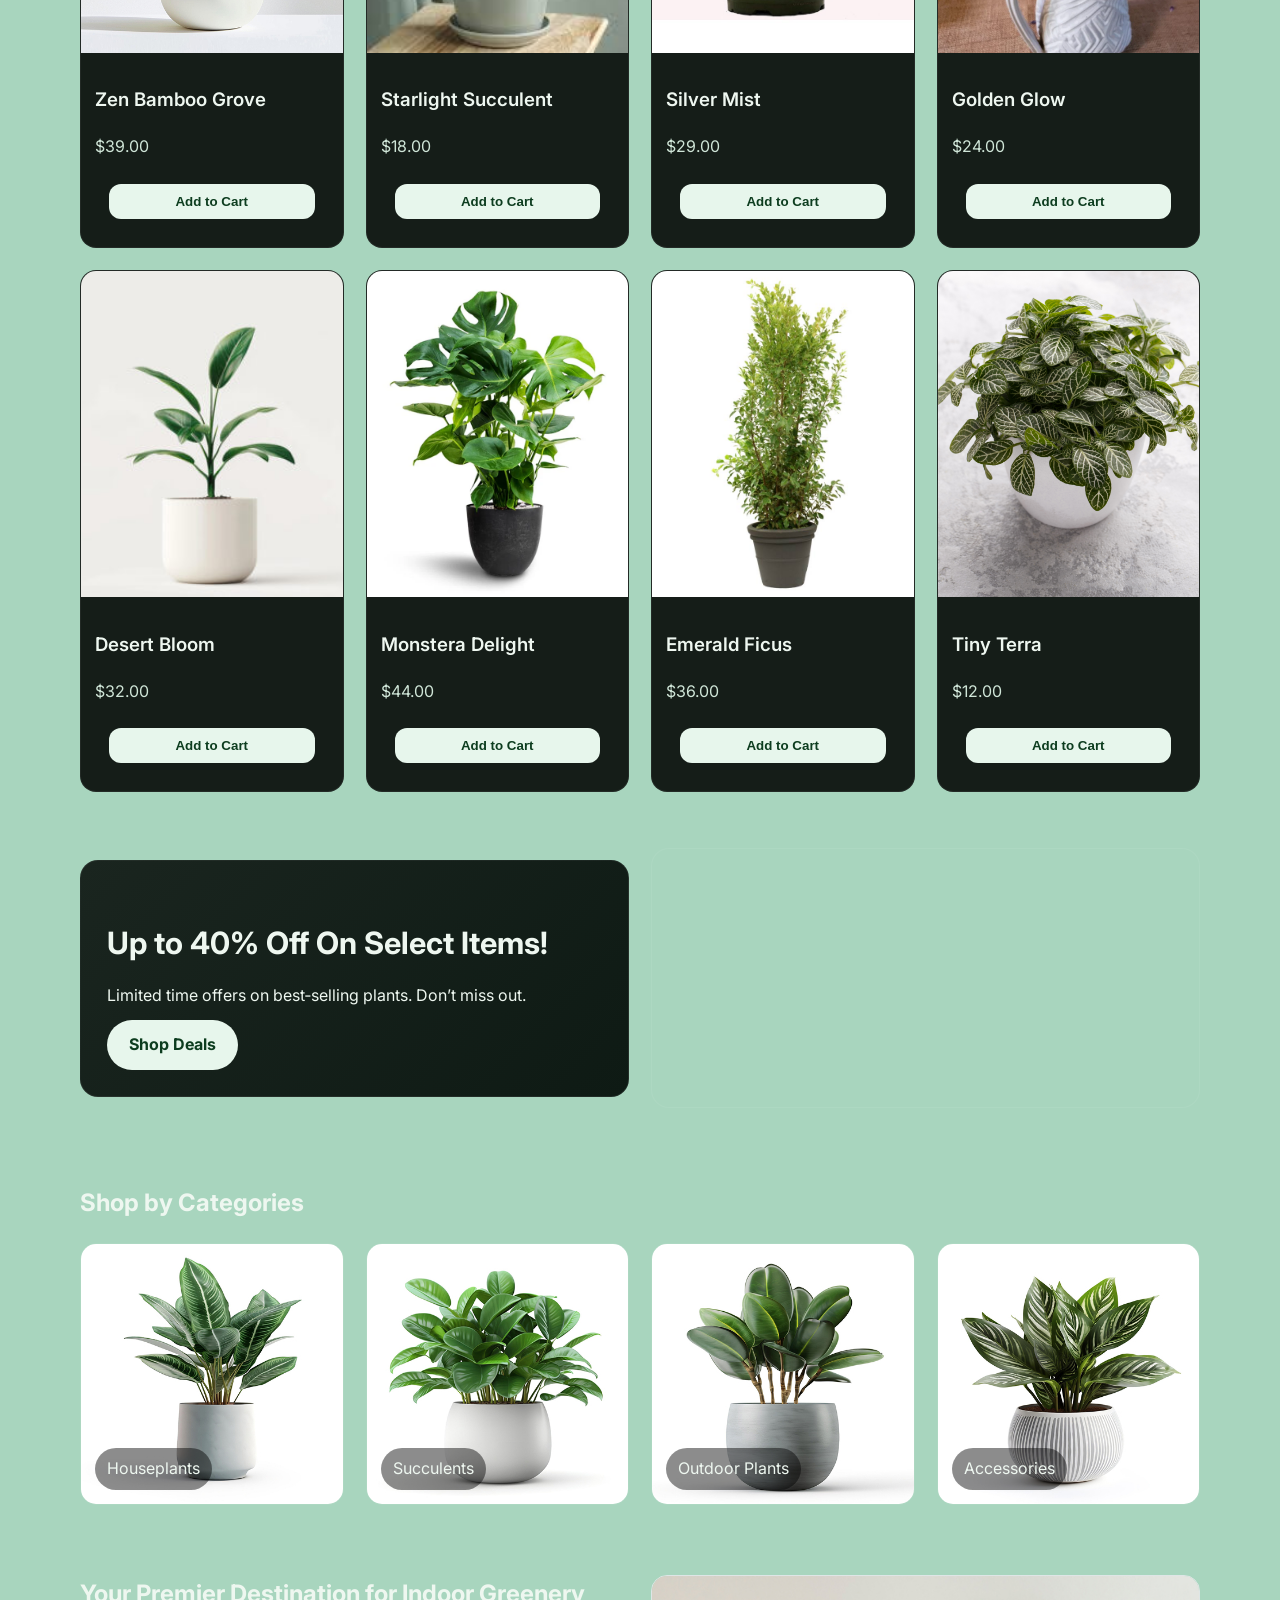
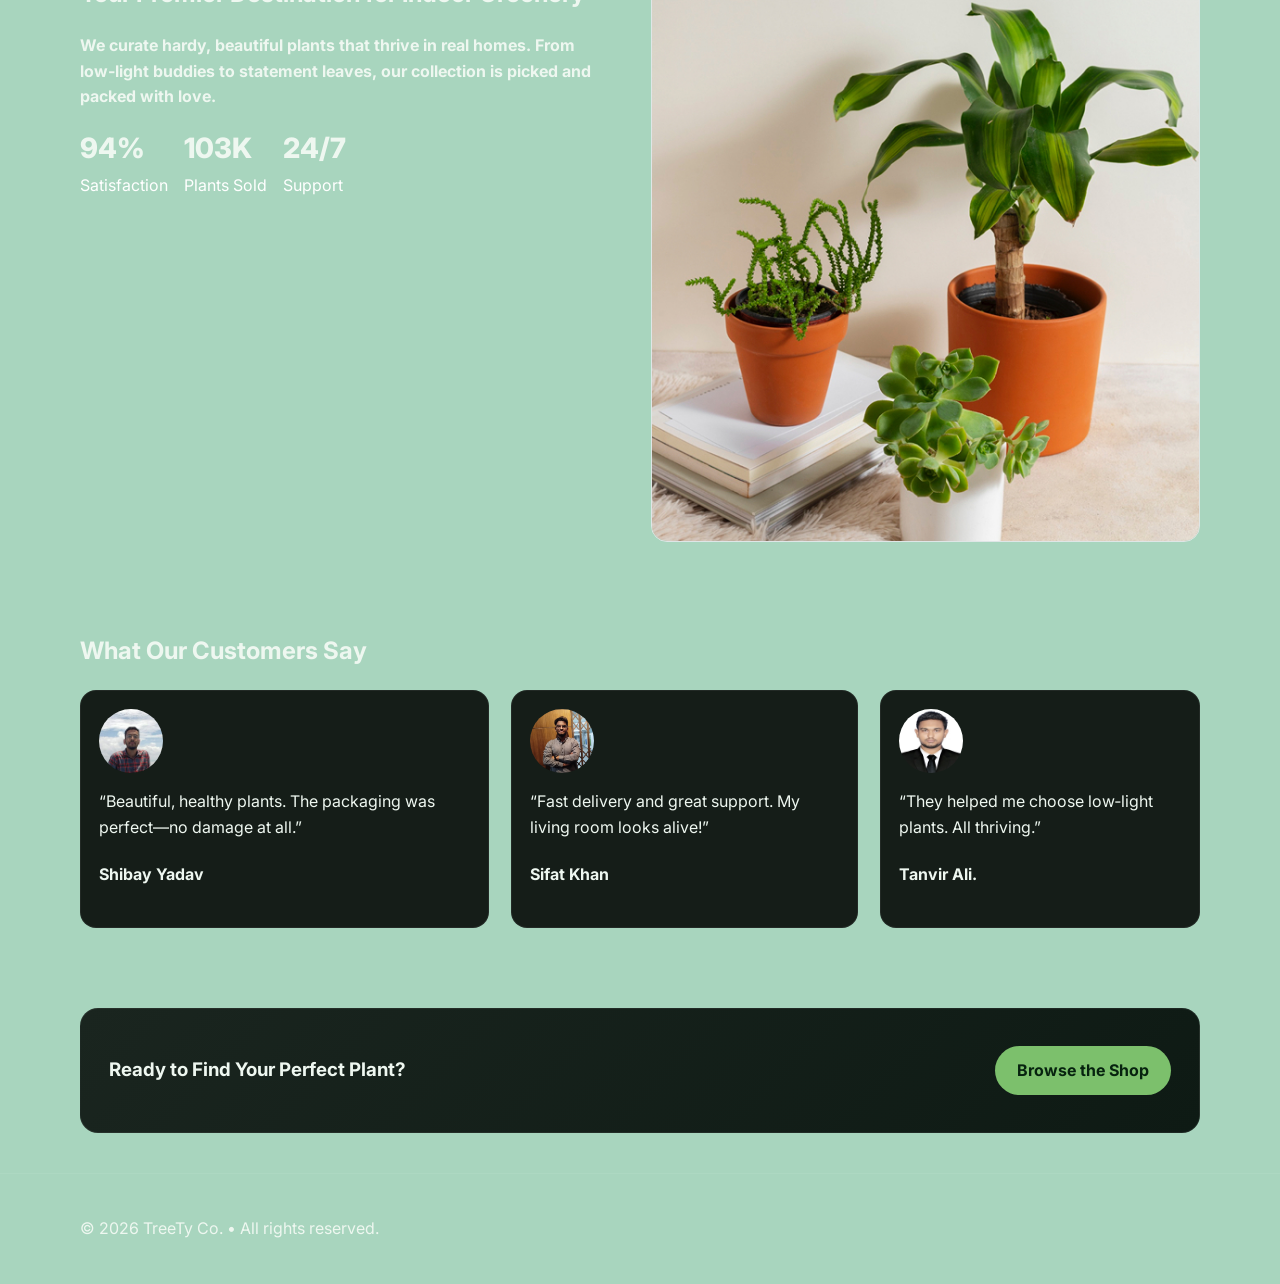
==== commit 3b258aaf: "further updation" ====
--- a/index.html
+++ b/index.html
@@ -24,7 +24,6 @@
         <a href="#shop">Shop</a>
         <a href="#about">About</a>
         <a href="#contact">Review</a>
-
       </nav>
       <div class="actions">
         <button class="icon-btn" id="menuToggle" aria-label="Toggle Menu">
@@ -51,9 +50,10 @@
        alt="YouTube" 
        width="16" height="16">
 </a>
-<a href="https://cart.com" class="btn btn-right">
+<a href="https://example.com" class="btn btn-right">
   Cart
 </a>
+
 
       </div>
     </div>
@@ -118,7 +118,7 @@
   {img:'Images/Desert Bloom 1.jpg',title:'Desert Bloom',price:'$32.00'},
   {img:'Images/Monstera Delight.webp',title:'Monstera Delight',price:'$44.00'},
   {img:'Images/Emerald Ficus.jpg',title:'Emerald Ficus',price:'$36.00'},
-  {img:'Images/tinny terra.webp',title:'Tiny Terra',price:'$12.00'}
+  {img:'Images/uPVk6Nkpik9csKnBTCyy6h.jpg',title:'Tiny Terra',price:'$12.00'}
 ];
 
 document.addEventListener('DOMContentLoaded', () => {
--- a/style.css
+++ b/style.css
@@ -15,10 +15,16 @@
   background:var(--bg);
   line-height:1.6;
 }
-a{color:inherit;text-decoration:none}
-img{max-width:100%;display:block}
-
-.container{width:min(1120px, 92%);margin:0 auto}
+a{
+  color:inherit;text-decoration:none
+}
+img{
+  max-width:100%;display:block
+}
+
+.container{
+  width:min(1120px, 92%);margin:0 auto
+}
 
 .header{
   position:sticky;top:0;z-index:50;
@@ -27,47 +33,175 @@
   background:rgba(21, 122, 72, 0.55);
   border-bottom:1px solid rgba(21, 122, 72, 0.55);
 }
-.nav{display:flex;align-items:center;justify-content:space-between;padding:14px 0}
-.logo{height:36px}
-.menu{display:flex;gap:24px}
-.menu a{opacity:.9}
-.menu a:hover{opacity:1}
-.actions{display:flex;align-items:center;gap:12px}
-.icon-btn{display:none;background:none;border:0;cursor:pointer}
-.icon-btn .bar{display:block;width:22px;height:2px;background:#e8f5ec;margin:4px 0;border-radius:2px}
-
-.hero{position:relative;min-height:90vh;display:grid;place-items:center;isolation:isolate}
-.hero-bg{position:absolute;inset:0;background-size:cover;background-position:center;filter:brightness(.55);z-index:-1}
-.hero-inner{text-align:center;padding:120px 0 80px}
-.eyebrow{letter-spacing:.2em;text-transform:uppercase;color:var(--muted);font-weight:600}
-.hero h1{font-size:clamp(32px,4.5vw,64px);margin:10px 0 10px}
-.sub{max-width:720px;margin:0 auto 20px;color:#cfe5d7}
-.btn{display:inline-block;background:var(--brand);color:#07230f;padding:12px 22px;border-radius:999px;font-weight:700}
-.btn:hover{background:var(--brand-2)}
-.btn.white{background:#e7f6ec;color:#0d3d1f}
-
-.highlights{padding:48px 0}
-.grid{display:grid;gap:22px}
-.grid.two{grid-template-columns:repeat(2,minmax(0,1fr))}
-.grid.four{grid-template-columns:repeat(4,minmax(0,1fr))}
-.card{background:var(--panel);border:1px solid rgba(255,255,255,0.06);border-radius:16px;padding:22px}
-.hi{display:flex;gap:14px;align-items:flex-start}
-.hi-icon{font-size:28px}
-
-.section-head{display:flex;align-items:center;justify-content:space-between;margin-bottom:14px}
+.nav{
+  display:flex;
+  align-items:center;
+  justify-content:space-between;
+  padding:14px 0
+}
+.logo{
+  height:36px
+}
+.menu{
+  display:flex;gap:24px
+}
+.menu a{
+  opacity:.9
+}
+.menu a:hover{
+  opacity:1
+}
+.actions{
+  display:flex;
+  align-items:center;
+  gap:12px
+}
+.icon-btn{
+  display:none;
+  background:none;
+  border:0;
+  cursor:pointer
+}
+.icon-btn .bar{
+  display:block;
+  width:22px;
+  height:2px;
+  background:#e8f5ec;
+  margin:4px 0;
+  border-radius:2px
+}
+
+.hero{
+  position:relative;
+  min-height:90vh;
+  display:grid;
+  place-items:center;
+  isolation:isolate
+}
+.hero-bg{
+  position:absolute;
+  inset:0;
+  background-size:cover;
+  background-position:center;
+  filter:brightness(.55);
+  z-index:-1
+}
+.hero-inner{
+  text-align:center;
+  padding:120px 0 80px
+}
+.eyebrow{
+  letter-spacing:.2em;
+  text-transform:uppercase;
+  color:var(--muted);
+  font-weight:600
+}
+.hero h1{
+  font-size:clamp(32px,4.5vw,64px);
+  margin:10px 0 10px
+}
+.sub{
+  max-width:720px;
+  margin:0 auto 20px;
+  color:#cfe5d7
+}
+.btn{
+  display:inline-block;
+  background:var(--brand);
+  color:#07230f;
+  padding:12px 22px;
+  border-radius:999px;
+  font-weight:700
+}
+.btn:hover{
+  background:var(--brand-2)
+}
+.btn.white{
+  background:#e7f6ec;
+  color:#0d3d1f
+}
+
+.highlights{
+  padding:48px 0
+}
+.grid{
+  display:grid;
+  gap:22px
+}
+.grid.two{
+  grid-template-columns:repeat(2,minmax(0,1fr))
+}
+.grid.four{
+  grid-template-columns:repeat(4,minmax(0,1fr))
+}
+.card{
+  background:var(--panel);
+  border:1px solid rgba(255,255,255,0.06);
+  border-radius:16px;
+  padding:22px
+}
+.hi{
+  display:flex;
+  gap:14px;
+  align-items:flex-start
+}
+.hi-icon{
+  font-size:28px
+}
+
+.section-head{
+  display:flex;
+  align-items:center;
+  justify-content:space-between;
+  margin-bottom:14px
+}
 .link{  
     color: #ffffff;
 }
-.products{padding:30px 0}
-.products.alt{padding-top:0}
-.product{background:var(--panel);border:1px solid rgba(255,255,255,0.06);border-radius:16px;overflow:hidden;display:flex;flex-direction:column}
-.pimg{aspect-ratio:4/5;object-fit:cover}
-.pbody{padding:14px}
-.ptitle{font-weight:600}
-.price{color:#cfe5d7;margin:6px 0 10px}
-.pactions{padding:14px}
-.add{width:100%;background:#e7f6ec;color:#0d3d1f;border:0;padding:10px 12px;border-radius:12px;font-weight:700;cursor:pointer}
-.add:hover{background:#d9f0e3}
+.products{
+  padding:30px 0
+}
+.products.alt{
+  padding-top:0
+}
+.product{
+  background:var(--panel);
+  border:1px solid rgba(255,255,255,0.06);
+  border-radius:16px;
+  overflow:hidden;
+  display:flex;
+  flex-direction:column
+}
+.pimg{
+  aspect-ratio:4/5;
+  object-fit:cover
+}
+.pbody{
+  padding:14px
+}
+.ptitle{
+  font-weight:600
+}
+.price{
+  color:#cfe5d7;
+  margin:6px 0 10px
+}
+.pactions{
+  padding:14px
+}
+.add{
+  width:100%;
+  background:#e7f6ec;
+  color:#0d3d1f;
+  border:0;
+  padding:10px 12px;
+  border-radius:12px;
+  font-weight:700;
+  cursor:pointer
+}
+.add:hover{
+  background:#d9f0e3
+}
 
 .flash {
   padding: 26px 0;
@@ -77,12 +211,12 @@
 
 .flash-inner {
   display: flex;
-  justify-content: center; /* text + image centered */
-  align-items: center;     /* vertical alignment */
+  justify-content: center; 
+  align-items: center;     
   gap: 22px;
-  max-width: 1120px;      /* container width */
+  max-width: 1120px;      
   width: 100%;
-  flex-wrap: wrap;         /* small screens auto wrap */
+  flex-wrap: wrap;         
 }
 
 .flash-text {
@@ -125,43 +259,136 @@
   }
 }
 
-.categories{padding:30px 0}
-.cat{position:relative;overflow:hidden;border-radius:16px;border:1px solid rgba(255,255,255,0.06)}
-.cat img{width:100%;height:260px;object-fit:cover;filter:saturate(0.9)}
-.cat span{position:absolute;left:14px;bottom:14px;background:rgba(0,0,0,0.45);padding:8px 12px;border-radius:999px}
-
-.about{padding:40px 0}
-.about-text h2{margin-top:0}
-.stats{display:flex;gap:16px;margin-top:14px}
-.stats .num{display:block;font-size:28px;font-weight:800}
+.categories{
+  padding:30px 0
+}
+.cat{
+  position:relative;
+  overflow:hidden;
+  border-radius:16px;
+  border:1px solid rgba(255,255,255,0.06)
+}
+.cat img{
+  width:100%;
+  height:260px;
+  object-fit:cover;
+  filter:saturate(0.9)
+}
+.cat span{
+  position:absolute;
+  left:14px;
+  bottom:14px;
+  background:rgba(0,0,0,0.45);
+  padding:8px 12px;
+  border-radius:999px
+}
+
+.about{
+  padding:40px 0
+}
+.about-text h2{
+  margin-top:0
+}
+.stats{
+  display:flex;
+  gap:16px;
+  margin-top:14px
+}
+.stats .num{
+  display:block;
+  font-size:28px;
+  font-weight:800
+}
 .stats .lbl {
   display: block;
   color: #ffffff; 
   margin-top: 2px;
 }
 
-.about-img{border-radius:16px;overflow:hidden;border:1px solid rgba(235, 235, 239, 0.811)}
+.about-img{
+  border-radius:16px;
+  overflow:hidden;
+  border:1px solid rgba(235, 235, 239, 0.811)
+}
 .about-img img {
   width: 100%;
-  height: auto;       /* স্বাভাবিক proportion ধরে রাখবে */
-  max-height: 100%;   /* container এর বাইরে যাবে না */
+  height: auto;       
+  max-height: 100%;   
   object-fit: cover;
 }
 
 
-.testimonials{padding:30px 0}
-.carousel{display:flex;gap:22px;overflow:hidden;scroll-behavior:smooth}
-.tcard{min-width:320px;background:var(--panel);border-radius:16px;border:1px solid rgba(255,255,255,0.06);padding:18px}
-.tcard img{width:64px;height:64px;border-radius:50%;object-fit:cover;margin-bottom:8px}
-.dots{display:flex;gap:8px;margin-top:10px;justify-content:center}
-.dot{width:8px;height:8px;border-radius:999px;background:#3b4a42;cursor:pointer}
-.dot.active{background:#a9c3b3}
-
-.cta{padding:40px 0}
-.cta-inner{background:linear-gradient(135deg,#1a251f,#0e1a14);border:1px solid rgba(255,255,255,0.06);border-radius:18px;padding:28px;display:flex;align-items:center;justify-content:space-between;gap:14px}
-.footer{padding:26px 0;border-top:1px solid rgba(255,255,255,0.06)}
-.foot{display:flex;align-items:center;justify-content:space-between}
-.socials a{display:inline-flex;width:32px;height:32px;align-items:center;justify-content:center;background:#1b2721;border-radius:999px}
+.testimonials{
+  padding:30px 0
+}
+.carousel{
+  display:flex;
+  gap:22px;
+  overflow:hidden;
+  scroll-behavior:smooth
+}
+.tcard{
+  min-width:320px;
+  background:var(--panel);
+  border-radius:16px;
+  border:1px solid rgba(255,255,255,0.06);
+  padding:18px
+}
+.tcard img{
+  width:64px;
+  height:64px;
+  border-radius:50%;
+  object-fit:cover;
+  margin-bottom:8px
+}
+.dots{
+  display:flex;
+  gap:8px;
+  margin-top:10px;
+  justify-content:center
+}
+.dot{
+  width:8px;
+  height:8px;
+  border-radius:999px;
+  background:#3b4a42;
+  cursor:pointer
+}
+.dot.active{
+  background:#a9c3b3
+}
+
+.cta{
+  padding:40px 0
+}
+.cta-inner{
+  background:linear-gradient(135deg,#1a251f,#0e1a14);
+  border:1px solid rgba(255,255,255,0.06);
+  border-radius:18px;
+  padding:28px;
+  display:flex;
+  align-items:center;
+  justify-content:space-between;
+  gap:14px
+}
+.footer{
+  padding:26px 0;
+  border-top:1px solid rgba(255,255,255,0.06)
+}
+.foot{
+  display:flex;
+  align-items:center;
+  justify-content:space-between
+}
+.socials a{
+  display:inline-flex;
+  width:32px;
+  height:32px;
+  align-items:center;
+  justify-content:center;
+  background:#1b2721;
+  border-radius:999px
+}
 
 @media (max-width: 920px){
   .menu{display:none;position:absolute;inset:60px 0 auto 0;background:#0f1512;border-top:1px solid rgba(255,255,255,0.06);padding:12px 24px}
@@ -179,15 +406,15 @@
 }
 .btn-right {
   position: absolute;
-  right: 20px;       /* header এর right edge থেকে distance */
-  top: 50%;          /* vertical center */
+  right: 20px;       
+  top: 50%;          
   transform: translateY(-50%);
   
   display: inline-block;
-  padding: 6px 12px; /* small size */
-  font-size: 14px;   /* small text */
-  border-radius: 8px; /* rectangular but slightly rounded */
-  background-color: var(--brand); /* primary color */
+  padding: 6px 12px; 
+  font-size: 14px;   
+  border-radius: 8px; 
+  background-color: var(--brand); 
   color: #fff;
   font-weight: 600;
   border: none;
@@ -196,12 +423,12 @@
 }
 
 .btn-right:hover {
-  background-color: var(--brand-2); /* hover effect */
+  background-color: var(--brand-2); 
 }
 .brand {
   display: flex;
-  align-items: center; /* vertical alignment */
-  gap: 8px;            /* logo এবং name এর মধ্যে spacing */
+  align-items: center; 
+  gap: 8px;            
   text-decoration: none;
   color: var(--text);
   font-weight: 700;
@@ -209,7 +436,7 @@
 }
 
 .brand .logo {
-  height: 36px;       /* logo size */
+  height: 36px;       
   width: auto;
   display: block;
-}
+}
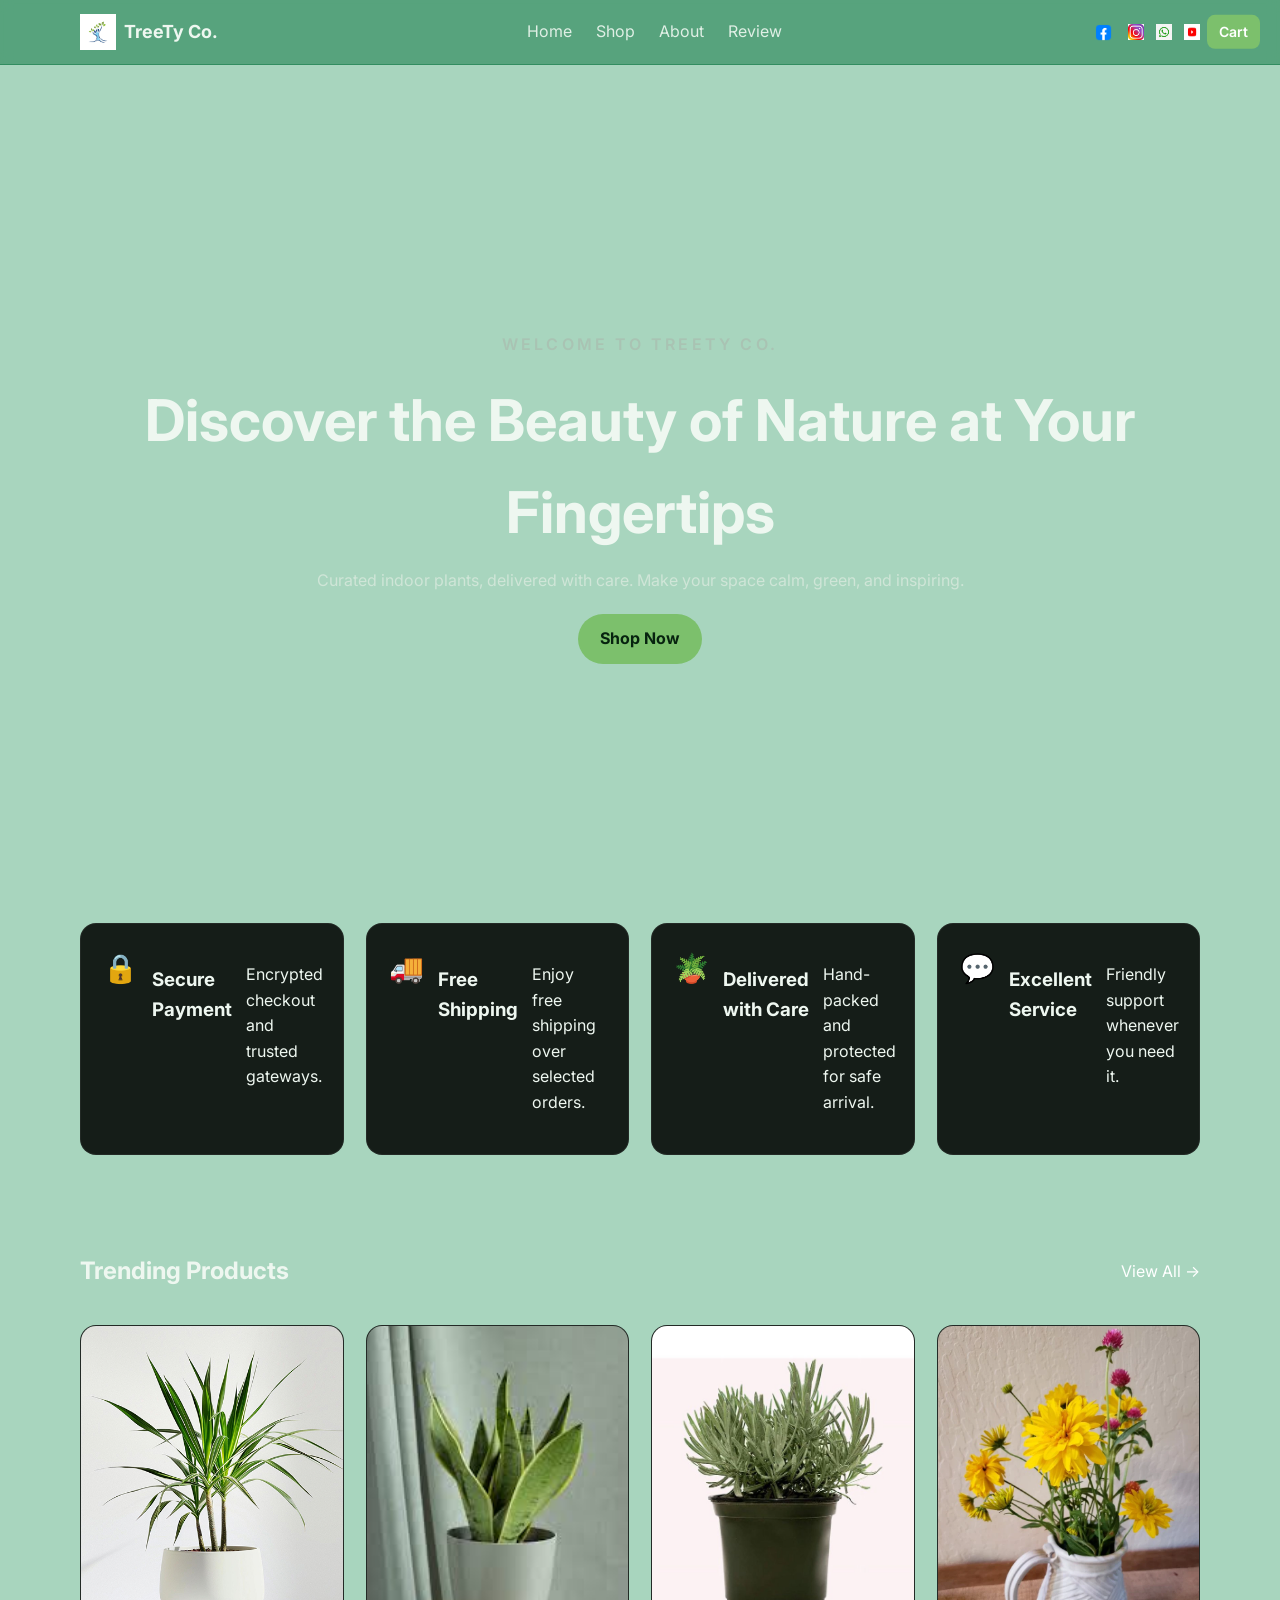
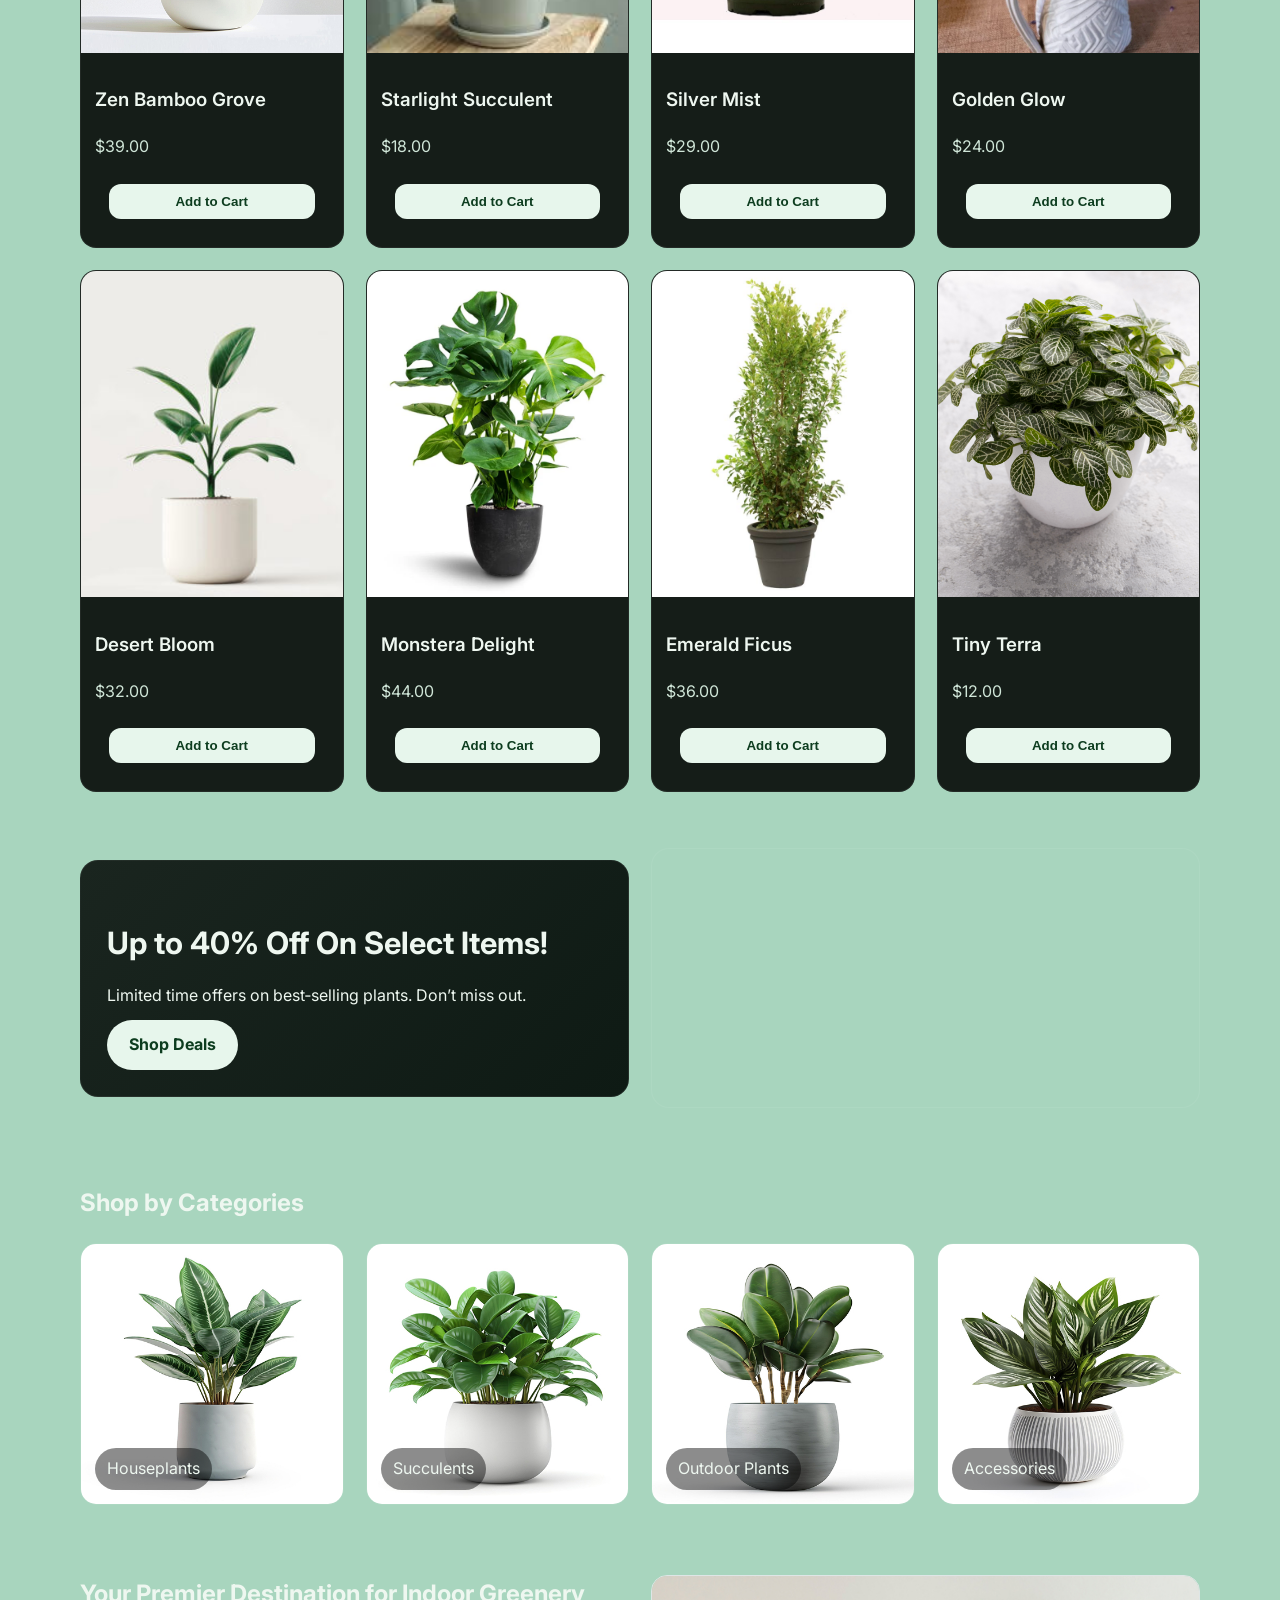
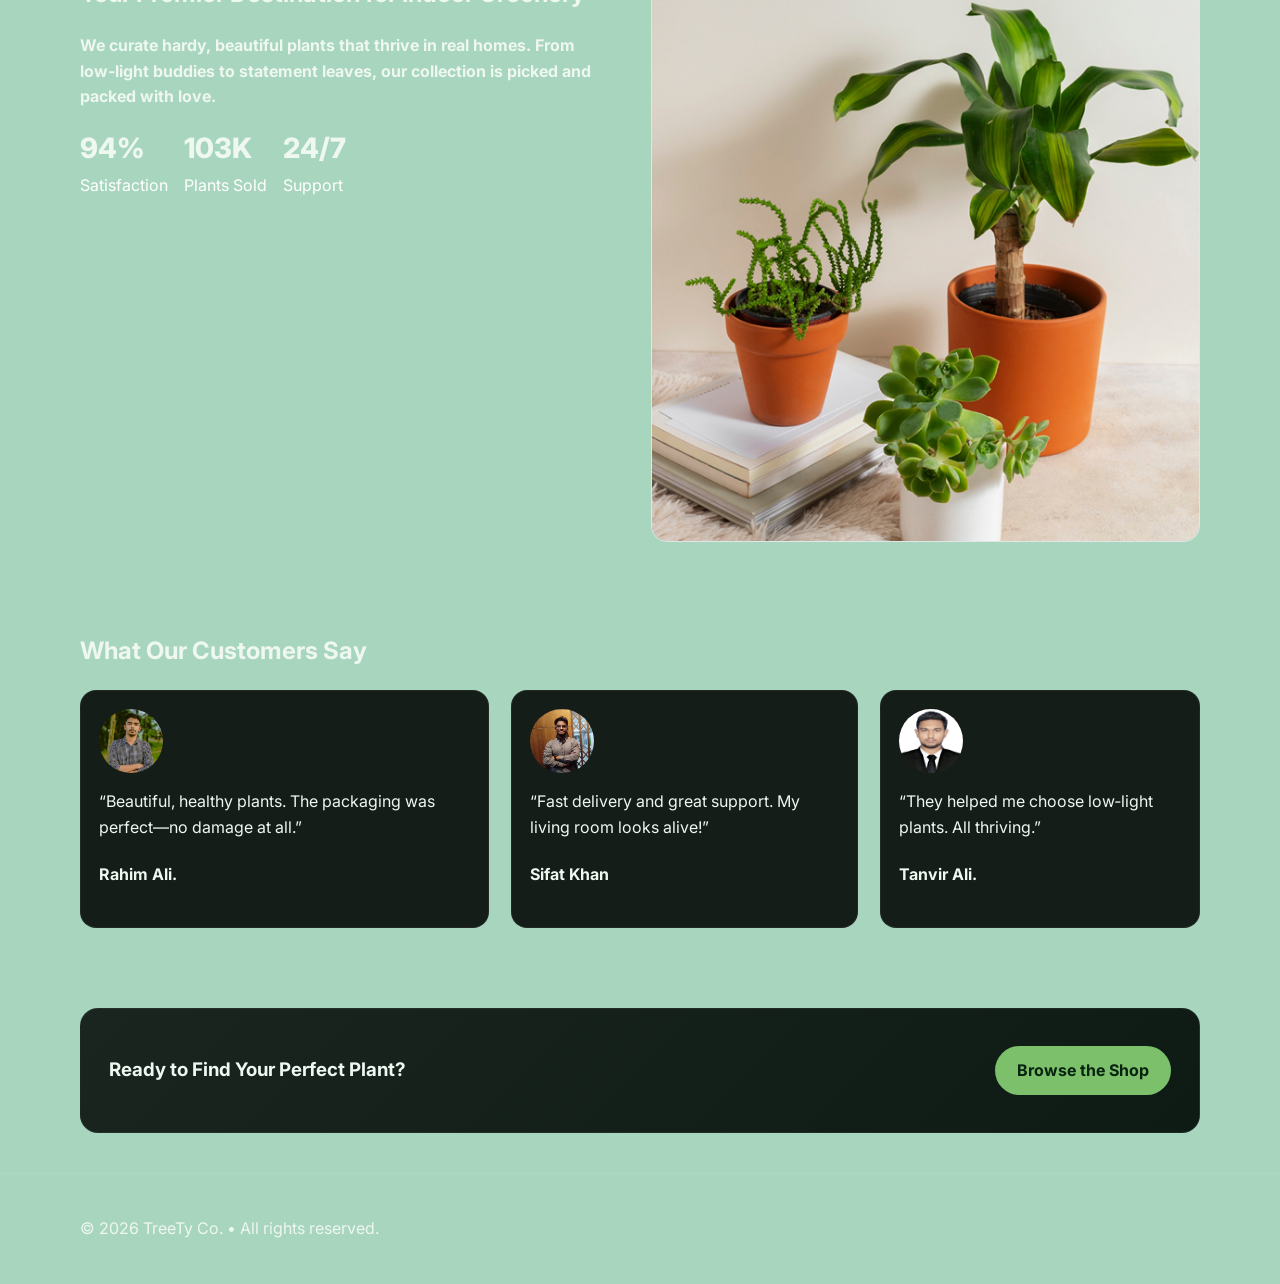
==== commit 11107b52: "Shibay comited" ====
--- a/index.html
+++ b/index.html
@@ -11,7 +11,6 @@
 
 </head>
 <body>
-  <!-- Header / Navbar -->
   <header class="header">
     <div class="container nav">
       <a href="#" class="brand">
@@ -194,9 +193,9 @@
       <h2>What Our Customers Say</h2>
       <div class="carousel" id="carousel">
         <div class="tcard">
-          <img src="/Images/shibay.jpg" alt="">
+          <img src="/Images/rahim.jpg" alt="">
           <p>“Beautiful, healthy plants. The packaging was perfect—no damage at all.”</p>
-          <h4>Shibay Yadav</h4>
+          <h4>Rahim Ali.</h4>
         </div>
         <div class="tcard">
           <img src="/Images/sifat.jpg" alt="">
